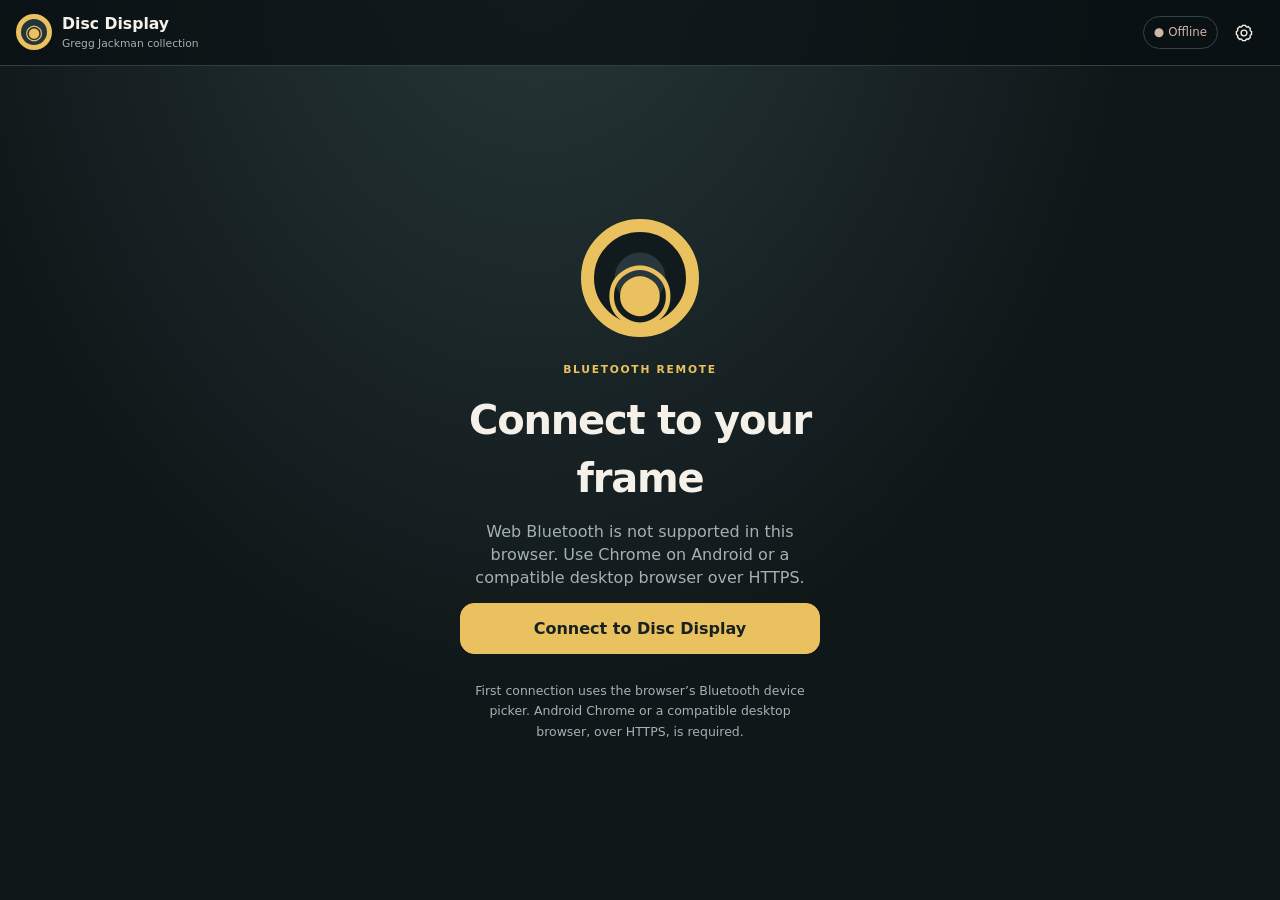
==== index.html @ 62ff9eba "Release v1.2: PPT-disc frame, five-column portrait, grouped track search, layered audio player" ====
<!doctype html>
<html lang="en"><head>
<meta charset="utf-8">
<meta name="viewport" content="width=device-width,initial-scale=1,viewport-fit=cover">
<meta name="theme-color" content="#101719">
<meta name="description" content="Control the Gregg Jackman Disc Display by Bluetooth.">
<link rel="manifest" href="./manifest.webmanifest">
<link rel="icon" href="./icon.svg" type="image/svg+xml">
<link rel="stylesheet" href="./styles.css">
<title>Disc Display · v1.2</title>
</head><body>
<div id="app">
<header class="topbar">
 <div class="brand"><span class="brand-mark" aria-hidden="true">◉</span><div><strong>Disc Display</strong><small>Gregg Jackman collection</small></div></div>
 <div class="top-actions"><button id="linkButton" class="link-chip" type="button" title="Connection">● <span id="linkLabel">Offline</span></button><button class="icon-button" id="settingsButton" type="button" aria-label="Settings" title="Settings"><svg viewBox="0 0 24 24" aria-hidden="true"><path d="M12 15.5a3.5 3.5 0 1 0 0-7 3.5 3.5 0 0 0 0 7ZM19.4 15a1.8 1.8 0 0 0 .36 2l-2.8 2.8a1.8 1.8 0 0 0-2-.35 1.8 1.8 0 0 0-1 1.65h-4a1.8 1.8 0 0 0-1-1.65 1.8 1.8 0 0 0-2 .35l-2.8-2.8a1.8 1.8 0 0 0 .35-2 1.8 1.8 0 0 0-1.65-1v-4a1.8 1.8 0 0 0 1.65-1 1.8 1.8 0 0 0-.35-2l2.8-2.8a1.8 1.8 0 0 0 2 .35 1.8 1.8 0 0 0 1-1.65h4a1.8 1.8 0 0 0 1 1.65 1.8 1.8 0 0 0 2-.35l2.8 2.8a1.8 1.8 0 0 0-.36 2 1.8 1.8 0 0 0 1.66 1v4a1.8 1.8 0 0 0-1.66 1Z"/></svg></button></div>
</header>
<section id="connectGate" class="connect-gate" aria-labelledby="connectHeading">
 <div class="gate-icon" aria-hidden="true">◉</div><div class="eyebrow">Bluetooth remote</div><h1 id="connectHeading">Connect to your frame</h1>
 <p id="gateMessage">Your collection is ready. Connect to control the physical display.</p>
 <button id="connectButton" class="button primary" type="button">Connect to Disc Display</button>
 <button id="retryButton" class="button text-button" type="button" hidden>Reconnect previously authorised frame</button>
 <p class="small-note">First connection uses the browser’s Bluetooth device picker. Android Chrome or a compatible desktop browser, over HTTPS, is required.</p>
</section>
<main id="mainContent" hidden>
 <div class="mode-status" id="modeStatus" aria-live="polite"><span id="modeCaption">E-ink display</span><span id="currentCaption">Ready</span></div>
 <section id="framePage" class="frame-page" aria-label="Interactive framed collection">
   <div id="frameStage" class="frame-stage" aria-label="Framed disc collection reconstructed from the original PowerPoint artwork">
     <div id="frameRows" class="frame-rows"></div>
     <div class="frame-plaque">GREGG JACKMAN: 50 MILLION WORLDWIDE SALES</div>
   </div>
   <div class="frame-foot"><div class="selection-label"><small>SELECTED</small><strong id="frameSelected">—</strong></div><div class="foot-buttons"><button id="toPlayer" class="tertiary" type="button" hidden>Now Playing</button></div></div>
 </section>
 <section id="portraitPage" class="portrait-page" aria-label="Selected disc and collection">
   <div class="selected-caption"><span>SELECTED ALBUM</span><button id="portraitBrowse" type="button" class="tertiary">View all</button></div>
   <div class="portrait-hero"><div id="portraitDisc" class="disc-image large"><span>◉</span></div><h1 id="portraitAlbum">Your collection</h1><p id="portraitArtist">Choose a disc below</p><p id="portraitMeta" class="portrait-meta">Tap any disc to activate it on the frame.</p></div>
   <div class="section-heading"><h2>Browse discs</h2><button type="button" id="portraitSearch" class="tertiary" aria-label="Search discs and tracks"><svg class="ui-icon" viewBox="0 0 24 24" aria-hidden="true"><circle cx="10.8" cy="10.8" r="6.8"/><path d="m16 16 5 5"/></svg> Search</button></div>
   <div id="portraitGrid" class="portrait-grid" aria-label="Five columns corresponding to the five rows of the physical frame"></div>
 </section>
 <button id="portraitPlayerButton" class="button primary portrait-now-button" type="button" hidden><svg class="ui-icon" viewBox="0 0 24 24" aria-hidden="true"><path d="M9 5 19 12 9 19Z"/></svg> Open Now Playing</button>
 <section id="playerPage" class="player-page" aria-label="Audio now playing" hidden>
  <div class="player-heading">
   <button id="playerBack" class="tertiary" type="button">← Frame</button>
   <span class="landscape-now-title">NOW PLAYING</span>
   <button id="playerGrabber" class="player-grabber" aria-label="Close Now Playing and return to the display" type="button"><span class="grabber-bar"></span><span class="player-overline">NOW PLAYING</span></button>
   <span class="heading-spacer" aria-hidden="true"></span>
  </div>
  <div class="player-content">
   <div class="player-hero">
    <div class="album-control-row">
      <div class="vertical-volume"><label for="volumeSlider">VOL</label><input id="volumeSlider" type="range" min="0" max="127" value="32" aria-label="Speaker volume" orient="vertical"><span id="volumeText">—</span></div>
      <button class="art-zone" id="artZone" type="button" aria-label="Show album artwork full screen"><div id="playerCover" class="disc-image cover"></div></button>
      <div id="stereoMeters" class="stereo-meters" role="img" aria-label="Illustrative stereo activity, not measured audio levels"><span class="meter-title">L&nbsp;R</span><div class="meter-columns"><div class="meter-track"><span class="meter-fill meter-left"></span></div><div class="meter-track"><span class="meter-fill meter-right"></span></div></div><span class="meter-foot">STEREO</span></div>
    </div>
    <div class="playing-details"><div class="eyebrow">FROM THE COLLECTION</div><h1 id="songTitle">No track selected</h1><p id="songArtist">—</p><p id="albumLabel" class="muted">—</p></div>
    <div class="seeker"><input id="seekBar" type="range" min="0" max="100" value="0" aria-label="Track position" title="Precise seeking requires firmware support"><div class="timeline"><span id="elapsedLabel">0:00</span><span id="durationLabel">—</span></div></div>
    <div class="transport">
      <button id="muteButton" class="transport-small mute-button" type="button" aria-label="Mute audio"><svg class="ui-icon speaker-on" viewBox="0 0 24 24" aria-hidden="true"><path d="M4 9v6h4l5 4V5L8 9H4Z"/><path d="M17 8a6 6 0 0 1 0 8M19 5a10 10 0 0 1 0 14"/></svg><svg class="ui-icon speaker-off" viewBox="0 0 24 24" aria-hidden="true"><path d="M4 9v6h4l5 4V5L8 9H4Z"/><path d="m17 9 5 6m0-6-5 6"/></svg></button>
      <button type="button" id="previousTrack" class="transport-small" aria-label="Previous track" title="Previous track · hold-to-rewind needs firmware support"><svg class="ui-icon" viewBox="0 0 24 24" aria-hidden="true"><path d="M5 5v14M19 5 7 12l12 7Z"/></svg></button>
      <button type="button" id="playPause" class="play-primary" aria-label="Play"><svg class="ui-icon transport-play" viewBox="0 0 24 24" aria-hidden="true"><path d="M9 5 19 12 9 19Z"/></svg><svg class="ui-icon transport-pause" viewBox="0 0 24 24" aria-hidden="true"><path d="M8 5v14M16 5v14"/></svg></button>
      <button type="button" id="nextTrack" class="transport-small" aria-label="Next track" title="Next track · hold-to-fast-forward needs firmware support"><svg class="ui-icon" viewBox="0 0 24 24" aria-hidden="true"><path d="M19 5v14M5 5l12 7-12 7Z"/></svg></button>
      <button id="playerLoop" class="loop-button transport-small" title="Carousel on / play once" aria-pressed="false" aria-label="Play once" type="button"><svg class="ui-icon" viewBox="0 0 24 24" aria-hidden="true"><path d="M17 2 21 6 17 10M3 11V9a3 3 0 0 1 3-3h15M7 22 3 18l4-4M21 13v2a3 3 0 0 1-3 3H3"/></svg><span class="once-mark">1</span></button>
    </div>
   </div>
   <div class="tracks-panel"><div class="section-heading"><h2>Tracks</h2><span id="trackCount" class="muted">—</span></div><div id="trackList" class="track-list"><p class="muted">Connect to load track information.</p></div></div>
  </div>
 </section>
 <div id="toast" class="toast" role="status" aria-live="polite"></div>
</main>
<dialog id="libraryDialog" class="sheet search-sheet"><div class="sheet-head"><div><div class="eyebrow">Collection</div><h2>Find music</h2></div><button class="icon-button close-dialog" data-close="libraryDialog" aria-label="Close">×</button></div><div class="search-input-wrap"><input id="librarySearch" type="search" placeholder="Artist, album or track" aria-label="Search albums or tracks"></div><div id="libraryList" class="sheet-list"></div></dialog>
<dialog id="liveDialog" class="sheet"><div class="sheet-head"><div><div class="eyebrow">E-ink display</div><h2>Live albums & special artwork</h2></div><button class="icon-button close-dialog" data-close="liveDialog" aria-label="Close">×</button></div><p class="muted">Select an album without a physical disc.</p><div id="liveList" class="sheet-list"></div></dialog>
<dialog id="settingsDialog" class="sheet settings-sheet"><div class="sheet-head"><div><div class="eyebrow">Disc Display</div><h2>Settings</h2></div><button class="icon-button close-dialog" data-close="settingsDialog" aria-label="Close">×</button></div>
 <div class="settings-group"><label class="setting-label">Operating mode</label><div class="segmented"><button type="button" data-mode="1">E-ink</button><button type="button" data-mode="2">LED</button><button type="button" data-mode="3">Audio</button></div><p class="hint">BLE selections override the physical switch until it is moved again.</p></div>
 <div class="settings-group"><div class="setting-row"><div><strong>Carousel</strong><small>Automatically advance through albums</small></div><button type="button" id="settingsCarousel" class="loop-button" aria-pressed="false" aria-label="Play once" title="Carousel on / play once"><svg class="ui-icon" viewBox="0 0 24 24" aria-hidden="true"><path d="M17 2 21 6 17 10M3 11V9a3 3 0 0 1 3-3h15M7 22 3 18l4-4M21 13v2a3 3 0 0 1-3 3H3"/></svg><span class="once-mark">1</span></button></div><div class="setting-row interval-row"><span>Carousel interval</span><div><button type="button" id="slower" class="tertiary" title="Slower carousel">− Slower</button><button type="button" id="faster" class="tertiary" title="Faster carousel">+ Faster</button></div></div><p class="hint">The ESP32 adjusts a set of predefined intervals. The precise interval is not currently reported over BLE.</p></div>
 <div class="settings-group"><label class="setting-label" for="settingsVolume">Speaker volume <span id="settingsVolumeValue">—</span></label><input id="settingsVolume" type="range" min="0" max="127" value="32"></div>
 <div class="settings-group"><div class="setting-row"><div><strong>Low-power mode</strong><small>Currently controlled on the frame</small></div><span id="quietState" class="pill">—</span></div><p class="hint">In BLE-quiet mode the remote cannot wake the display. This app intentionally does not offer a remote sleep command until a reliable wake mechanism is in place.</p></div>
 <div class="settings-group"><div class="setting-row"><div><strong>Remote connection</strong><small id="deviceName">Not connected</small></div><button id="settingsDisconnect" type="button" class="tertiary">Disconnect</button></div></div>
 <p class="hint">Production app · Diagnostics and bench-test commands are deliberately excluded.</p>
</dialog>
<dialog id="artDialog" class="art-dialog"><div class="art-dialog-head"><strong id="artDialogTitle">Album artwork</strong><button class="icon-button close-dialog" data-close="artDialog" aria-label="Close full-screen artwork">×</button></div><div id="fullscreenCover" class="fullscreen-cover" role="img" aria-label="Full album artwork"></div></dialog>
</div>
<script src="./app.js" defer></script>
</body></html>
---- styles.css ----
:root{color-scheme:dark;--bg:#101719;--surface:#1c292c;--surface2:#24343a;--line:#34454a;--text:#f5f1e8;--muted:#a4b1b4;--gold:#eac15f;--gold2:#f3d48b;font-family:Inter,system-ui,-apple-system,"Segoe UI",sans-serif;background:var(--bg);color:var(--text);font-synthesis:none}*{box-sizing:border-box}html,body{margin:0;min-height:100%;overscroll-behavior:none}body{background:radial-gradient(ellipse at 42% -15%,#293a3c 0%,#101719 57%);line-height:1.45}button,input{font:inherit}button{color:inherit;cursor:pointer}button:focus-visible,input:focus-visible{outline:3px solid var(--gold);outline-offset:3px}button:disabled{opacity:.48;cursor:default}button:active:not(:disabled){transform:scale(.985)}[hidden]{display:none!important}.muted,.small-note,.hint{color:var(--muted)}.eyebrow{font-size:.67rem;letter-spacing:.16em;text-transform:uppercase;color:var(--gold);font-weight:750}.topbar{height:66px;display:flex;align-items:center;justify-content:space-between;gap:12px;padding:8px max(16px,env(safe-area-inset-left));border-bottom:1px solid #304042;background:rgba(9,16,18,.72);backdrop-filter:blur(18px);position:relative;z-index:5}.brand,.top-actions{display:flex;align-items:center;gap:10px}.brand-mark{width:36px;height:36px;display:grid;place-items:center;border:5px solid var(--gold);border-radius:50%;font-size:1.3rem;line-height:1;color:var(--gold);background:#25343b}.brand strong{display:block;font-size:.98rem}.brand small{display:block;font-size:.67rem;color:var(--muted)}.top-actions{gap:6px}.link-chip{display:flex;align-items:center;gap:4px;background:transparent;border:1px solid var(--line);color:#d1b6aa;border-radius:99px;font-size:.74rem;padding:7px 10px;white-space:nowrap}.link-chip.online{color:#a8e2bb;border-color:#3e7358}.icon-button{border:0;border-radius:50%;width:40px;height:40px;display:grid;place-items:center;background:transparent;color:var(--text);font-size:1.8rem}.icon-button svg{width:20px;height:20px;stroke:currentColor;fill:none;stroke-width:1.6;stroke-linejoin:round}.button{border-radius:14px;padding:13px 20px;border:1px solid #557078;background:#27383d;min-height:48px;font-weight:650}.button.primary{background:var(--gold);border-color:var(--gold);color:#17211f}.button.text-button{border:0;background:transparent;color:var(--gold)}.tertiary{border:1px solid var(--line);background:#203034;border-radius:11px;padding:10px 12px;font-size:.85rem;min-height:42px}.connect-gate{min-height:calc(100dvh - 70px);display:flex;flex-direction:column;align-items:center;justify-content:center;text-align:center;padding:26px;gap:13px;max-width:520px;margin:auto}.gate-icon{font-size:5rem;color:var(--gold);width:118px;height:118px;display:grid;place-items:center;background:radial-gradient(circle,#27373b 38%,#111a1d 40%);border:13px solid var(--gold);border-radius:50%;margin-bottom:12px}.connect-gate h1{margin:0;font-size:clamp(1.7rem,5vw,2.5rem);letter-spacing:-.03em}.connect-gate p{margin:0;color:var(--muted);max-width:340px}.connect-gate .button{width:min(100%,360px)}.connect-gate .small-note{font-size:.78rem;line-height:1.65;margin-top:14px}.mode-status{display:flex;justify-content:space-between;align-items:center;gap:12px;min-height:42px;padding:6px 18px;font-size:.75rem;color:var(--muted);max-width:1550px;margin:auto}.mode-status span:first-child{text-transform:uppercase;letter-spacing:.09em;color:var(--gold)}.frame-page{max-width:min(1540px,100%);margin:0 auto;padding:0 12px 35px}.frame-wrap{position:relative;width:100%;aspect-ratio:1470/1024;border-radius:8px;overflow:hidden;box-shadow:0 12px 40px #0008;background:#443024}.frame-wrap>img{width:100%;height:100%;display:block;object-fit:fill;user-select:none}.hotspots{position:absolute;inset:0}.disc-hotspot,.eink-hotspot{position:absolute;transform:translate(-50%,-50%);border:2px solid transparent;background:transparent;aspect-ratio:1;border-radius:50%;width:9.05%;padding:0;box-shadow:none}.disc-hotspot:hover{border-color:#ffdf8caa}.disc-hotspot.active{border-color:var(--gold);box-shadow:0 0 0 2px #151c1cd9,0 0 18px 4px #ffce62b0}.eink-hotspot{border-radius:6px;border-width:2px;width:9.1%;aspect-ratio:.76}.eink-hotspot:focus-visible,.eink-hotspot:hover{border-color:var(--gold)}.frame-foot{display:flex;align-items:center;justify-content:space-between;gap:16px;padding:12px 4px 0}.selection-label small{display:block;font-size:.6rem;color:var(--muted);letter-spacing:.14em}.selection-label strong{font-size:.92rem;display:block;max-width:500px;white-space:nowrap;overflow:hidden;text-overflow:ellipsis}.foot-buttons{display:flex;gap:7px;flex-wrap:wrap;justify-content:flex-end}.mini-player{margin-top:12px;border:1px solid var(--line);border-radius:14px;background:#213237;display:flex;align-items:center;gap:12px;padding:9px}.mini-main{display:grid;place-items:center;flex:0 0 42px;width:42px;height:42px;border:0;border-radius:50%;background:var(--gold);color:#17211f;font-weight:800}.mini-details{flex:1;min-width:0}.mini-details strong,.mini-details small{display:block;white-space:nowrap;overflow:hidden;text-overflow:ellipsis}.mini-details small{font-size:.7rem;color:var(--muted)}.frame-fallback{position:absolute;inset:0;background:#cad0cb;display:grid;grid-template-rows:repeat(5,1fr);padding:5% 4%;gap:2%}.fallback-row{display:flex;justify-content:space-between;align-items:center}.fallback-disc{width:8.4%;aspect-ratio:1;border-radius:50%;border:5px solid #f6f6f0;background:#25343a;color:#ddd;display:grid;place-items:center;font-size:.56rem}.fallback-disc.gold{border-color:#f2b91e}.fallback-disc.black{border-color:#121518}.portrait-page{display:none;max-width:650px;margin:auto;padding:10px 18px 45px}.selected-caption,.section-heading{display:flex;justify-content:space-between;align-items:center;gap:10px}.selected-caption span{font-size:.69rem;letter-spacing:.14em;color:var(--gold)}.portrait-hero{text-align:center;display:flex;flex-direction:column;align-items:center;gap:5px;padding:14px 0 20px}.disc-image{background-color:#203137;border-radius:50%;display:grid;place-items:center;background-repeat:no-repeat;box-shadow:0 6px 18px #0007;overflow:hidden;color:var(--gold);border:4px solid #b99c54;flex-shrink:0}.disc-image.large{width:min(68vw,310px);height:min(68vw,310px)}.disc-image span{font-size:clamp(2rem,9vw,4rem);opacity:.3}.portrait-hero h1{font-size:clamp(1.3rem,5vw,1.9rem);margin:15px 0 0;line-height:1.23}.portrait-hero p{margin:0}.portrait-meta{font-size:.8rem;color:var(--muted)}.quick-actions{display:flex;gap:7px;justify-content:space-between}.quick-actions button{flex:1;font-size:.77rem;padding:9px 5px}.portrait-page .section-heading{margin-top:26px}.section-heading h2{font-size:1.08rem;margin:0}.portrait-grid{display:grid;grid-template-columns:repeat(5,minmax(0,1fr));gap:13px 8px;padding:18px 0 28px}.portrait-grid button{background:transparent;border:0;min-width:0;padding:0;display:flex;flex-direction:column;align-items:center;gap:5px}.portrait-grid .disc-image{width:100%;aspect-ratio:1;border-width:3px}.portrait-grid .disc-image span{font-size:1.2rem}.portrait-grid .disc-image.selected{outline:3px solid var(--gold);outline-offset:2px}.portrait-grid .disc-label{font-size:.65rem;color:var(--muted)}.portrait-page>.button{width:100%}.player-page{max-width:1120px;margin:auto;padding:10px 16px 45px}.player-heading{display:flex;align-items:center;justify-content:space-between;gap:14px;font-size:.65rem;font-weight:750;letter-spacing:.14em;color:var(--muted);margin:0 0 16px}.player-heading .tertiary{letter-spacing:normal}.loop-button{border-radius:50%;background:#243439;border:1px solid var(--line);color:var(--muted);height:42px;width:42px;font-size:1.8rem}.loop-button.on{color:var(--gold);border-color:var(--gold)}.player-content{display:grid;grid-template-columns:minmax(0,1.1fr) minmax(280px,.85fr);gap:28px}.player-hero{max-width:530px;justify-self:center;width:100%}.art-zone{position:relative;touch-action:pan-x;user-select:none;aspect-ratio:1;width:min(100%,450px);margin:auto}.cover{width:100%;height:100%;border-radius:12px;border:0;box-shadow:0 12px 40px #000b}.cover img{width:100%;height:100%;object-fit:cover}.cover span{font-size:5rem}.gesture-volume{position:absolute;bottom:15px;left:50%;transform:translateX(-50%);background:#101719de;border:1px solid #fff4;color:#fff;padding:9px 15px;border-radius:99px;white-space:nowrap}.playing-details{padding:18px 3px 12px}.playing-details h1{font-size:clamp(1.3rem,4vw,1.65rem);margin:5px 0 0}.playing-details p{margin:0;color:var(--muted)}.playing-details #albumLabel{font-size:.75rem;margin-top:6px}.seeker{margin-top:5px}.seeker input{width:100%;accent-color:var(--gold);cursor:default}.timeline{display:flex;justify-content:space-between;color:var(--muted);font-variant-numeric:tabular-nums;font-size:.7rem}.transport{display:flex;justify-content:center;align-items:center;gap:clamp(22px,6vw,55px);margin:13px 0}.transport button{border:0;background:transparent;font-size:1.9rem;min-width:48px;min-height:48px}.transport .play-primary{border-radius:50%;background:var(--gold);color:#101719;font-size:2rem;width:72px;height:72px;box-shadow:0 6px 22px #0008}.player-utility{display:flex;align-items:center;gap:10px}.player-utility input{flex:1;min-width:0;accent-color:var(--gold)}.player-utility span{font-size:.8rem;color:var(--muted);min-width:33px;text-align:right}.tracks-panel{background:#1a272ba6;border:1px solid var(--line);border-radius:18px;padding:20px;align-self:start;max-height:70dvh;overflow:auto}.track-list{margin-top:13px;display:flex;flex-direction:column;gap:2px}.track-row{width:100%;display:flex;gap:10px;align-items:center;text-align:left;background:transparent;border:0;border-radius:8px;padding:11px 7px;min-height:49px}.track-row:hover{background:#2d4046}.track-row.active{color:var(--gold);background:#30413e}.track-index{min-width:25px;color:var(--muted);font-size:.74rem}.track-row.active .track-index{color:var(--gold)}.track-row span:last-child{font-size:.83rem;white-space:nowrap;overflow:hidden;text-overflow:ellipsis}.toast{position:fixed;z-index:20;bottom:max(20px,env(safe-area-inset-bottom));left:50%;transform:translate(-50%,10px);background:#293c41;border:1px solid #5c777a;border-radius:12px;box-shadow:0 15px 40px #0009;padding:11px 17px;max-width:min(92%,560px);width:max-content;font-size:.8rem;opacity:0;pointer-events:none;transition:opacity .22s,transform .22s}.toast.visible{opacity:1;transform:translate(-50%,0)}dialog.sheet{position:fixed;inset:auto 0 0;top:auto;max-height:92dvh;overflow-y:auto;overscroll-behavior:contain;margin:auto 0 0;width:100%;max-width:660px;padding:20px 20px max(25px,env(safe-area-inset-bottom));background:#18272b;color:var(--text);border:1px solid #526a70;border-bottom:0;border-radius:22px 22px 0 0;box-shadow:0 -15px 70px #000a}dialog::backdrop{background:rgba(0,0,0,.72);backdrop-filter:blur(4px)}.sheet-head{display:flex;align-items:flex-start;justify-content:space-between;gap:20px;margin-bottom:15px}.sheet h2{margin:3px 0;font-size:1.45rem}.sheet input[type=search]{width:100%;background:#293a3f;border:1px solid #5c747a;border-radius:12px;color:var(--text);padding:13px;font-size:1rem;min-height:49px}.sheet-list{margin-top:15px}.sheet-item{display:flex;align-items:center;gap:13px;width:100%;min-height:68px;border:0;border-bottom:1px solid var(--line);background:transparent;text-align:left;padding:9px 2px}.sheet-item .disc-image{width:48px;height:48px;border-width:3px}.sheet-item-text{flex:1;min-width:0}.sheet-item-text strong{font-size:.88rem;display:block;overflow:hidden;white-space:nowrap;text-overflow:ellipsis}.sheet-item-text small{color:var(--muted);font-size:.75rem;display:block}.sheet-item .chevron{font-size:1.4rem;color:var(--gold)}.setting-label{display:block;color:var(--text);font-size:.88rem;font-weight:700;margin-bottom:11px}.settings-group{border-bottom:1px solid var(--line);padding:15px 0}.settings-group:last-child{border-bottom:0}.segmented{display:grid;grid-template-columns:repeat(3,1fr);gap:5px;background:#0e1a1e;border:1px solid var(--line);border-radius:13px;padding:4px}.segmented button{background:transparent;border:0;border-radius:10px;min-height:44px;font-size:.85rem}.segmented button.selected{background:var(--gold);color:#101719;font-weight:800}.hint{font-size:.72rem;line-height:1.55;margin:9px 0 0}.setting-row{display:flex;align-items:center;justify-content:space-between;gap:14px}.setting-row strong{font-size:.92rem}.setting-row small{display:block;color:var(--muted);font-size:.72rem;margin-top:3px}.switch{border:1px solid #6b8185;border-radius:99px;background:#3a5156;width:51px;height:29px;padding:3px;flex:0 0 51px;display:flex;align-items:center}.switch span{height:21px;width:21px;border-radius:50%;background:#cad4d4;transition:transform .2s}.switch.on{background:var(--gold)}.switch.on span{background:#142022;transform:translateX(21px)}.interval-row{margin-top:17px;font-size:.85rem}.interval-row>div{display:flex;gap:7px}#settingsVolume{width:100%;accent-color:var(--gold)}.pill{font-size:.7rem;border:1px solid var(--line);padding:6px 9px;border-radius:99px;color:var(--muted)}@media(max-width:700px) and (orientation:portrait){.frame-page{display:none}.portrait-page{display:block}.player-page{padding:6px 19px 35px}.player-content{display:block}.player-heading{margin-bottom:12px}.art-zone{width:min(79vw,420px)}.playing-details{padding:17px 2px 5px}.tracks-panel{margin-top:30px;border:0;border-top:1px solid var(--line);border-radius:0;background:none;padding:18px 0;max-height:none}.mode-status{padding:10px 18px}.portrait-grid{grid-template-columns:repeat(5,minmax(0,1fr))}}@media(min-width:701px) and (orientation:portrait){.portrait-page{display:block}.frame-page{display:none}}@media(max-height:510px) and (orientation:landscape){.topbar{height:48px;padding-top:2px;padding-bottom:2px}.brand-mark{width:30px;height:30px;border-width:4px}.brand small{display:none}.mode-status{min-height:26px;padding-top:0;padding-bottom:0}.frame-page{max-width:min(940px,calc((100dvh - 108px) * 1.435));padding-bottom:4px}.frame-foot{padding-top:4px}.frame-foot .tertiary{min-height:32px;padding:4px 8px}.mini-player{position:fixed;bottom:7px;right:8px;width:min(320px,60vw);z-index:4;opacity:.93}.player-page{padding-top:0}.player-content{grid-template-columns:200px 1fr;gap:15px}.art-zone{width:min(45vh,200px)}.playing-details{padding-top:4px}.transport{margin:2px 0}.transport .play-primary{width:46px;height:46px}.tracks-panel{max-height:62dvh;padding:10px}}@media(min-width:960px){.frame-page{padding-left:24px;padding-right:24px}.frame-wrap{margin:auto;max-width:1320px}.mode-status{padding-left:26px;padding-right:26px}.sheet{max-width:650px}}@media(prefers-reduced-motion:reduce){*{transition:none!important;scroll-behavior:auto!important}}
/* In connected landscape the frame itself is the UI; only settings stays visible. */
.frame-fallback{pointer-events:none}
@media (orientation:landscape){
 body.connected .topbar{position:fixed;top:8px;right:8px;left:auto;width:auto;height:auto;padding:0;background:transparent;border:0;backdrop-filter:none;z-index:12}
 body.connected .topbar .brand,body.connected .topbar .link-chip{display:none}
 body.connected .topbar .icon-button{background:#0b1718c9;border:1px solid #ffffff4d;border-radius:50%;width:42px;height:42px}
 body.connected .mode-status{display:none}
 body.connected .frame-page{max-width:none;padding:5px 5px 0}
 body.connected .frame-wrap{width:min(100%,calc((100dvh - 12px) * 1.435547));height:auto;margin:auto}
 body.connected .frame-page:not(.audio-visible) .frame-foot{display:none}
 body.connected .audio-visible .frame-foot{position:fixed;z-index:7;left:9px;bottom:9px;padding:5px 7px;background:#102023dc;border:1px solid #607473;border-radius:12px}
 body.connected .audio-visible #openLibrary,body.connected .audio-visible #openLive{display:none}
 body.connected .frame-page .mini-player{position:fixed;right:9px;bottom:8px;width:min(310px,55vw);z-index:8}
 body.connected .player-page{padding-top:5px}
}
@media (max-height:500px) and (orientation:landscape){
 body.connected .frame-page{max-width:none;padding:2px}
 body.connected .frame-wrap{width:min(100%,calc((100dvh - 5px) * 1.435547))}
 body.connected .player-heading{margin-bottom:5px}
 body.connected .player-heading .tertiary{min-height:30px;padding:3px 9px}
 body.connected .player-content{grid-template-columns:minmax(0,1.2fr) minmax(0,.8fr)}
}

/* v1.1 artwork from Track Listing.docx & Discs 2x4.pptx */
.disc-image {background-color:transparent;background-repeat:no-repeat;background-size:800% 800%;box-shadow:0 6px 18px #0006}
.disc-image.special-cover {border-radius:12px;border-color:#b69b5c}
.disc-image.cover {border-radius:12px;border:0}
.track-group {padding:12px 7px 4px;color:var(--gold);font-size:.76rem;font-weight:750;letter-spacing:.035em;border-bottom:1px solid var(--line)}
.volume-step {min-width:34px;height:38px;border:1px solid var(--line);background:#26363a;border-radius:9px;font-size:1.2rem;padding:0}
.player-utility {gap:6px}
.player-utility .tertiary {padding-left:8px;padding-right:8px}
@media(max-width:390px){.player-utility{gap:4px}.volume-step{min-width:30px}}

/* v1.2: layout rebuilt from editable PowerPoint objects, not the PDF mockup */
.ui-icon{width:22px;height:22px;stroke:currentColor;stroke-width:1.8;stroke-linecap:round;stroke-linejoin:round;fill:none;pointer-events:none}
#portraitSearch{display:flex;gap:5px;align-items:center}
.disc-image{border:0!important;box-shadow:none;background-repeat:no-repeat;background-color:transparent;background-size:800% 800%}
.disc-image>span{display:none}
.frame-page{margin:0;padding:0}
.frame-stage{position:relative;width:100%;height:calc(100dvh - 42px);overflow:hidden;background:#604741 url('./assets/wood.webp') center/230px 230px;border:clamp(3px,.7vmin,7px) solid #523d34;box-shadow:inset 0 0 3px 1px #110e0d,0 2px 20px #0008}
.frame-rows{position:absolute;inset:1.2% .65% 5.2%;background:#d7dad8;display:flex;flex-direction:column;box-shadow:inset 0 0 3px #a4aba8;border:1px solid #999c9a}
.frame-row{width:100%;display:flex;align-items:center;justify-content:space-between;padding:0 .5%;gap:0}
.frame-disc-button,.portrait-disc-button{position:relative;box-sizing:border-box;background:transparent;border:0;padding:0;flex-shrink:0;align-self:center;cursor:pointer;overflow:visible;border-radius:50%;-webkit-tap-highlight-color:transparent}
.frame-disc-button .disc-main,.portrait-disc-button .disc-main,
.frame-disc-button .platinum-blank,.portrait-disc-button .platinum-blank,
.frame-disc-button .grammy-art,.portrait-disc-button .grammy-art{position:absolute;top:0;width:var(--disc-size);height:var(--disc-size);pointer-events:none}
.frame-disc-button .disc-main,.portrait-disc-button .disc-main{z-index:2;aspect-ratio:1;background-color:transparent;border-radius:50%;background-size:800% 800%}
.frame-disc-button .platinum-blank,.portrait-disc-button .platinum-blank{z-index:1;display:block;background-image:url('./assets/blank-platinum.webp');background-size:100% 100%;border-radius:50%;filter:drop-shadow(0 1px 1px #0006)}
.frame-disc-button.selected .disc-main,.portrait-disc-button.selected .disc-main{outline:2px solid #adffce;outline-offset:0;filter:drop-shadow(0 0 3px #104b29);border-radius:50%;box-shadow:none}
.frame-disc-button:focus-visible .disc-main,.portrait-disc-button:focus-visible .disc-main{outline:3px solid #5b8eff;outline-offset:1px}
.grammy-art{background:#f3f3ec url('./assets/grammy.webp') center/contain no-repeat;border:2px solid #141a18;border-radius:2px;box-shadow:0 2px 3px #0005;z-index:2}
.frame-disc-button .grammy-art{height:calc(var(--disc-size) * 1.12);top:calc(var(--disc-size) * -0.06)}
.frame-plaque{position:absolute;bottom:.55%;left:50%;transform:translateX(-50%);width:min(53%,680px);height:3.7%;display:flex;align-items:center;justify-content:center;background:linear-gradient(100deg,#dca933,#f6d985,#bd851c);border-radius:3px;box-shadow:0 1px 3px #0007;font-weight:800;font-size:clamp(7px,1.15vmin,16px);letter-spacing:.015em;color:#1b1c1a;white-space:nowrap}
.frame-foot{justify-content:flex-end;padding:5px 12px}
.frame-foot .selection-label{display:none}
.frame-foot #toPlayer{background:#1c2d30d9;border:1px solid #a4a991;color:#fff}
@media(orientation:landscape){
 body.connected .frame-page{width:100%;height:100dvh;padding:0!important;max-width:none!important}
 body.connected .frame-stage{width:100vw;height:100dvh}
 body.connected .frame-rows{inset:1.0% .55% 5.3%}
 body.connected .frame-foot{position:fixed;left:auto;right:12px;bottom:9px;z-index:12;margin:0;padding:0;background:none;border:0}
 body.connected .frame-foot[hidden]{display:none}
 body.connected .frame-foot .foot-buttons{justify-content:flex-end}
 body.connected .frame-foot #toPlayer{min-height:34px;padding:6px 10px}
 body.connected .topbar .icon-button{box-shadow:0 2px 9px #0008}
}
@media(orientation:portrait){
 .portrait-page{display:block!important;max-width:700px;padding:10px 6px calc(90px + env(safe-area-inset-bottom));margin:0 auto}
 .portrait-hero{padding:10px 8px 13px}
 .portrait-hero .disc-image.large{width:min(47vw,230px);height:min(47vw,230px)}
 .portrait-hero h1{font-size:1.4rem;margin:12px 0 0}
 .portrait-page .section-heading{margin:4px 7px 0}
 .portrait-grid{display:grid!important;grid-template-columns:repeat(5,minmax(0,1fr));column-gap:3px;row-gap:0;padding:4px 1px!important;min-width:0;position:relative}
 .portrait-column{position:relative;width:100%;min-width:0;height:100%}
 .portrait-disc-button{position:absolute;left:0;width:var(--portrait-disc-size);padding:0;margin:0;min-height:0;transform:none;display:block}
 .portrait-disc-button .disc-main{width:var(--disc-size);height:var(--disc-size)}
 .portrait-disc-button .grammy-art{height:calc(var(--disc-size) * 1.05)}
 .portrait-now-button{position:fixed!important;left:0!important;right:0!important;bottom:0!important;z-index:15!important;width:100%!important;border:0;border-top:1px solid #fff6;border-radius:15px 15px 0 0;padding:14px 20px calc(14px + env(safe-area-inset-bottom));box-shadow:0 -5px 25px #0009;display:flex;align-items:center;justify-content:center;gap:10px}
 .portrait-now-button svg{fill:currentColor;stroke:none}
 body.player-open{overflow:hidden}
 body.player-open .portrait-now-button{display:none!important}
 .player-page:not([hidden]){position:fixed!important;inset:0;display:block;z-index:20;overflow-y:auto;overscroll-behavior:contain;background:linear-gradient(160deg,#263634,#0f1718 68%);padding:0 18px 34px;max-width:none;width:100%;height:100dvh}
 .player-content{display:block!important;max-width:580px;margin:auto}
 .player-hero{width:100%;max-width:none}
 .player-heading{position:sticky;top:0;z-index:8;display:flex;align-items:flex-start;justify-content:center;height:58px;margin:0;padding-top:6px;background:#1b2929eb;backdrop-filter:blur(12px)}
 .player-grabber{display:flex!important}
 .player-heading .heading-spacer{display:none}
 .tracks-panel{max-height:none!important;height:auto!important;overflow:visible;border:0;border-top:1px solid var(--line);border-radius:0;padding:13px 0 20px;margin-top:22px;background:none}
 .art-zone{width:100%;height:auto;margin:0}
 .album-control-row{margin-top:8px}
}
.player-grabber{border:0;background:transparent;display:flex;flex-direction:column;align-items:center;gap:7px;color:var(--muted);padding:2px 30px 12px;touch-action:none;cursor:grab}
.grabber-bar{width:48px;height:5px;border-radius:9px;background:#b1c1bd}
.player-overline{font-size:.64rem;letter-spacing:.13em;font-weight:800}
.player-heading .heading-spacer{display:block;width:75px}
.player-heading #playerBack{letter-spacing:normal}
.player-heading{align-items:center;justify-content:space-between}
.album-control-row{display:grid;grid-template-columns:42px minmax(0,1fr) 42px;align-items:stretch;gap:8px;max-width:520px;margin:auto}
.album-control-row .art-zone{display:block;width:100%;height:auto;aspect-ratio:1;max-width:none;cursor:zoom-in;touch-action:manipulation;padding:0;border:0;border-radius:10px;background:none;position:relative}
.album-control-row .cover{width:100%;height:100%;aspect-ratio:1;border-radius:10px!important;box-shadow:0 7px 24px #0008;background-size:800% 800%}
.album-control-row .cover>span{display:none}
.vertical-volume{display:flex;flex-direction:column;align-items:center;gap:6px;min-width:0;padding:5px 0}
.vertical-volume label,.stereo-meters .meter-title,.stereo-meters .meter-foot{font-size:.6rem;letter-spacing:.075em;color:#aabbb7}
#volumeSlider{writing-mode:vertical-lr;direction:rtl;width:26px!important;height:100%!important;min-height:100px;max-height:100%;flex:1;margin:0 auto;accent-color:var(--gold);touch-action:none}
.vertical-volume #volumeText{font-size:.62rem;min-width:0;text-align:center}
.stereo-meters{display:flex;flex-direction:column;align-items:center;gap:6px;padding:5px 0}
.meter-columns{display:flex;flex:1;gap:5px;min-height:0;width:27px;align-items:stretch}
.meter-track{width:11px;background:repeating-linear-gradient(to top,#233532 0 10%,#12221f 10% 13%);border:1px solid #5b736a;border-radius:2px;position:relative;overflow:hidden;display:flex;align-items:flex-end}
.meter-fill{display:block;width:100%;height:4%;background:linear-gradient(to top,#40ba82 0%,#69cf80 62%,#ead454 82%,#d75b4c 100%);opacity:.25;transition:height .14s linear}
.stereo-meters.is-playing .meter-fill{opacity:.88;animation:meter-move-l .87s infinite alternate ease-in-out}
.stereo-meters.is-playing .meter-right{animation:meter-move-r .68s infinite alternate ease-in-out}
@keyframes meter-move-l{0%{height:24%}40%{height:64%}70%{height:45%}100%{height:80%}}
@keyframes meter-move-r{0%{height:55%}35%{height:20%}80%{height:76%}100%{height:43%}}
.playing-details{padding:17px 0 10px}
.transport{display:flex;align-items:center;justify-content:space-between;gap:5px;width:100%;margin:13px 0 18px}
.transport button{border:0;background:transparent;width:48px;min-width:0;min-height:48px;padding:5px;display:grid;place-items:center;flex:0 1 48px}
.transport button .ui-icon{width:25px;height:25px}
.transport button.play-primary{width:66px;height:66px;min-height:66px;flex:0 0 66px;background:var(--gold);color:#15201d;border-radius:50%;padding:16px;box-shadow:0 5px 17px #0008}
.transport .play-primary .ui-icon{width:29px;height:29px}
.transport-play path{stroke:none;fill:currentColor}
.transport-pause{display:none}
.play-primary.is-playing .transport-play{display:none}
.play-primary.is-playing .transport-pause{display:block}
.play-primary.is-playing .transport-pause path{stroke-width:3.8;stroke-linecap:square}
.mute-button .speaker-off{display:none}
.mute-button.is-muted .speaker-on{display:none}
.mute-button.is-muted .speaker-off{display:block}
.loop-button{position:relative;display:grid;place-items:center;background:transparent;border:1px solid var(--line);border-radius:50%;color:var(--muted);min-width:44px;min-height:44px}
.loop-button .once-mark{position:absolute;right:4px;bottom:3px;font-size:.7rem;font-weight:850;background:#152423;border-radius:50%;height:14px;min-width:13px;line-height:14px;color:var(--gold)}
.loop-button.on{color:var(--gold);border-color:var(--gold)}
.loop-button.on .once-mark{display:none}
.transport .loop-button{border:1px solid transparent}
.transport .loop-button.on{border-color:var(--gold)}
.player-utility,.mini-player,.quick-actions{display:none!important}
@media(orientation:landscape){
 .player-page{padding:6px 12px 8px;max-width:none}
 .player-heading{height:42px;margin:0 0 5px}
 .player-grabber{display:none}
 .player-content{display:grid;grid-template-columns:minmax(0,.9fr) minmax(0,1.1fr);height:calc(100dvh - 66px);gap:14px;align-items:stretch}
 .player-hero{height:100%;max-width:none;overflow-y:auto;padding:0 5px 5px;overscroll-behavior:contain}
 .album-control-row{max-width:min(100%, 360px);grid-template-columns:35px minmax(0,1fr) 35px;gap:6px}
 .album-control-row .art-zone{max-width:min(39vh,330px);margin:auto}
 .vertical-volume,.stereo-meters{max-height:min(39vh,330px)}
 .tracks-panel{height:100%;max-height:none!important;min-height:0;overflow-y:auto;padding:12px 14px;align-self:stretch}
 .playing-details{padding:8px 0 4px}
 .playing-details h1{font-size:1.1rem}
 .transport{margin:4px 0}
 .transport button.play-primary{width:51px;height:51px;min-height:51px;flex-basis:51px;padding:11px}
 .transport .play-primary .ui-icon{width:23px;height:23px}
}
dialog.sheet{overscroll-behavior:contain}
dialog.sheet .sheet-head{position:sticky;top:-20px;z-index:8;background:#18272b;padding:8px 1px 13px;margin-top:-8px;border-bottom:1px solid var(--line);align-items:flex-start}
dialog.sheet .sheet-head h2{line-height:1.2}
dialog.sheet .sheet-head .close-dialog{position:sticky;top:0;flex:0 0 40px;display:grid;place-items:center;background:#263a3b;border:1px solid var(--line)}
dialog.search-sheet{position:fixed!important;top:var(--search-top,max(8px,env(safe-area-inset-top)))!important;bottom:auto!important;margin:0 auto!important;left:0;right:0;max-height:calc(var(--search-vh, 100dvh) - 17px);border-bottom:1px solid #526a70;border-radius:15px;padding-bottom:20px}
.search-sheet .search-input-wrap{position:sticky;top:67px;z-index:7;background:#18272b;padding:4px 0 12px}
.search-sheet .sheet-list{padding:3px 0 20px;min-height:0}
.search-sheet .sheet-list.empty-search{padding-bottom:8px}
.result-heading{color:var(--gold);text-transform:uppercase;letter-spacing:.095em;font-size:.75rem;margin:14px 0 5px}
.result-artist{font-size:.81rem;color:#d9e5e0;font-weight:750;margin:15px 0 1px}
.result-album{font-size:.75rem;color:#afc5bb;font-weight:650;margin:10px 0 3px 10px}
.no-result-line{font-size:.83rem;color:var(--muted);margin:9px 0 12px}
.search-divider{border:0;border-top:1px solid #536962;margin:18px 0}
.search-track{width:100%;display:flex;align-items:baseline;gap:9px;background:none;border:0;padding:9px 8px;text-align:left;font-size:.84rem;min-height:40px}
.search-track:hover,.search-track:focus-visible{background:#263938;border-radius:7px}
.search-track span:first-child{font-size:.7rem;color:var(--muted);min-width:22px}
.art-dialog{position:fixed;inset:0;width:100vw;max-width:100vw;height:100dvh;max-height:100dvh;margin:0;padding:14px 16px 22px;background:#080c0d;border:none;color:#fff;display:flex;flex-direction:column;align-items:center;justify-content:space-between}
.art-dialog:not([open]){display:none}
.art-dialog-head{width:100%;display:flex;align-items:center;justify-content:space-between;gap:12px;font-size:.9rem}
.art-dialog-head button{background:#24302e;border:1px solid #586b64}
.fullscreen-cover{width:min(95vw,calc(100dvh - 110px));height:auto;aspect-ratio:1;max-width:100%;background-repeat:no-repeat;background-size:800% 800%;border-radius:5px;align-self:center;margin:auto}
@media(prefers-reduced-motion:reduce){.stereo-meters.is-playing .meter-fill{animation:none;height:46%}}

/* Final layout specificity guard against the original v1 grid rules. */
@media(orientation:portrait){.portrait-grid .portrait-disc-button{position:absolute;display:block;flex-direction:initial;gap:0;align-items:initial;padding:0;min-width:0}.portrait-grid .portrait-disc-button .disc-main{border:0!important;width:var(--disc-size);height:var(--disc-size)}}

.landscape-now-title{font-size:.66rem;letter-spacing:.15em;color:var(--muted);font-weight:800}
@media(orientation:portrait){.landscape-now-title{display:none}}
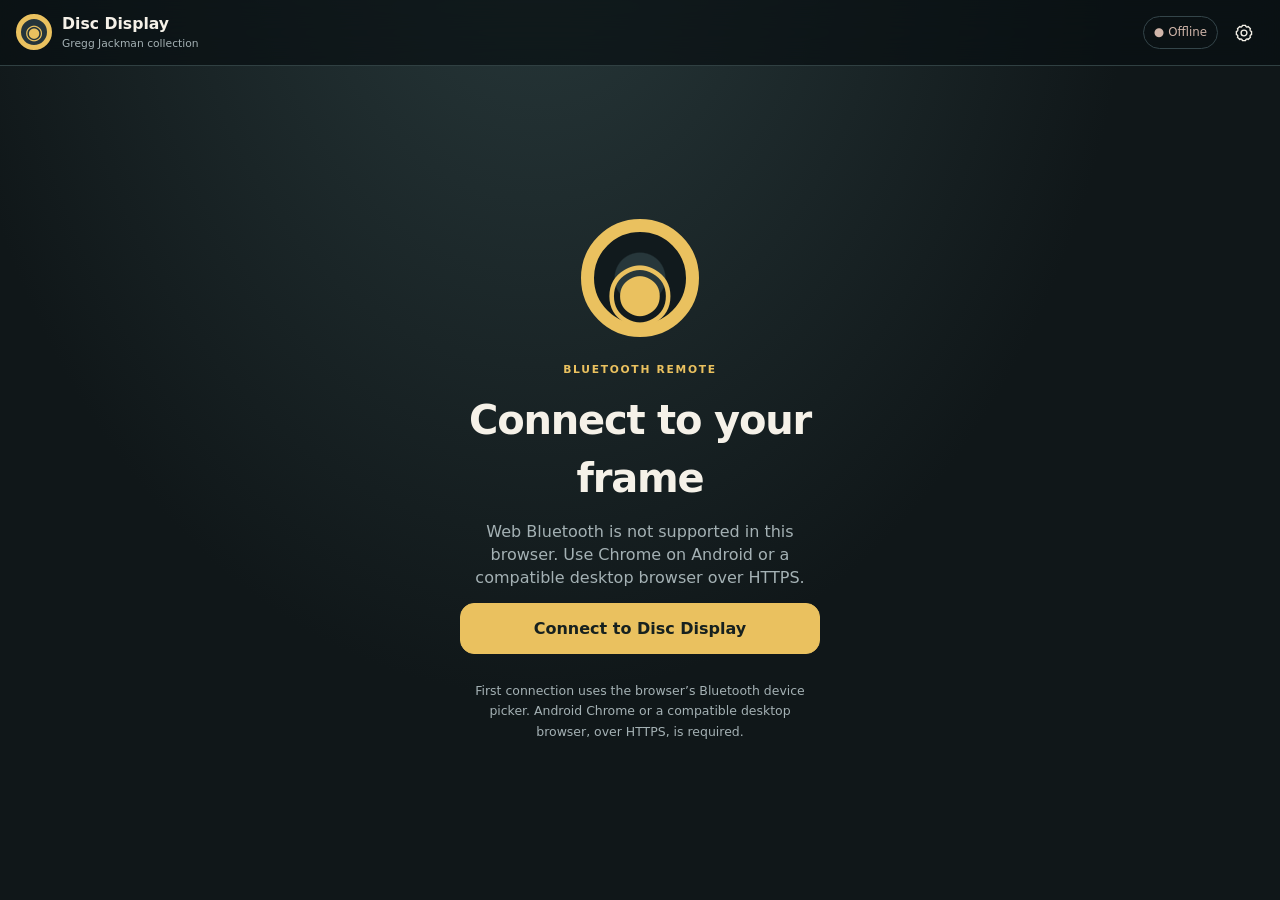
==== commit a45b36e4: "Release v1.4: iridescent CD stacks, combined track numbering, live display selection and modal layou" ====
--- a/index.html
+++ b/index.html
@@ -7,7 +7,7 @@
 <link rel="manifest" href="./manifest.webmanifest">
 <link rel="icon" href="./icon.svg" type="image/svg+xml">
 <link rel="stylesheet" href="./styles.css">
-<title>Disc Display · v1.2</title>
+<title>Disc Display · v1.4</title>
 </head><body>
 <div id="app">
 <header class="topbar">
@@ -26,32 +26,34 @@
  <section id="framePage" class="frame-page" aria-label="Interactive framed collection">
    <div id="frameStage" class="frame-stage" aria-label="Framed disc collection reconstructed from the original PowerPoint artwork">
      <div id="frameRows" class="frame-rows"></div>
-     <div class="frame-plaque">GREGG JACKMAN: 50 MILLION WORLDWIDE SALES</div>
+     <div class="frame-footer">
+       <button id="toPlayer" class="frame-now-playing" type="button" hidden><svg class="ui-icon" viewBox="0 0 24 24" aria-hidden="true"><path d="M9 5 19 12 9 19Z"/></svg><span>Now Playing</span></button>
+       <div class="frame-plaque">GREGG JACKMAN: 50 MILLION WORLDWIDE SALES</div>
+       <button id="frameSettingsButton" class="frame-settings-button" type="button" aria-label="Settings" title="Settings"><svg viewBox="0 0 24 24" aria-hidden="true"><path d="M12 15.5a3.5 3.5 0 1 0 0-7 3.5 3.5 0 0 0 0 7ZM19.4 15a1.8 1.8 0 0 0 .36 2l-2.8 2.8a1.8 1.8 0 0 0-2-.35 1.8 1.8 0 0 0-1 1.65h-4a1.8 1.8 0 0 0-1-1.65 1.8 1.8 0 0 0-2 .35l-2.8-2.8a1.8 1.8 0 0 0 .35-2 1.8 1.8 0 0 0-1.65-1v-4a1.8 1.8 0 0 0 1.65-1 1.8 1.8 0 0 0-.35-2l2.8-2.8a1.8 1.8 0 0 0 2 .35 1.8 1.8 0 0 0 1-1.65h4a1.8 1.8 0 0 0 1 1.65 1.8 1.8 0 0 0 2-.35l2.8 2.8a1.8 1.8 0 0 0-.36 2 1.8 1.8 0 0 0 1.66 1v4a1.8 1.8 0 0 0-1.66 1Z"/></svg></button>
+     </div>
    </div>
-   <div class="frame-foot"><div class="selection-label"><small>SELECTED</small><strong id="frameSelected">—</strong></div><div class="foot-buttons"><button id="toPlayer" class="tertiary" type="button" hidden>Now Playing</button></div></div>
  </section>
  <section id="portraitPage" class="portrait-page" aria-label="Selected disc and collection">
-   <div class="selected-caption"><span>SELECTED ALBUM</span><button id="portraitBrowse" type="button" class="tertiary">View all</button></div>
+   <div class="selected-caption"><span>SELECTED ALBUM</span></div>
    <div class="portrait-hero"><div id="portraitDisc" class="disc-image large"><span>◉</span></div><h1 id="portraitAlbum">Your collection</h1><p id="portraitArtist">Choose a disc below</p><p id="portraitMeta" class="portrait-meta">Tap any disc to activate it on the frame.</p></div>
-   <div class="section-heading"><h2>Browse discs</h2><button type="button" id="portraitSearch" class="tertiary" aria-label="Search discs and tracks"><svg class="ui-icon" viewBox="0 0 24 24" aria-hidden="true"><circle cx="10.8" cy="10.8" r="6.8"/><path d="m16 16 5 5"/></svg> Search</button></div>
+   <div class="section-heading"><h2>Browse discs</h2><button type="button" id="portraitSearch" class="tertiary" aria-label="Search discs and tracks"><svg class="ui-icon" viewBox="0 0 24 24" aria-hidden="true"><circle cx="10.8" cy="10.8" r="6.8"/><path d="m16 16 5 5"/></svg></button></div>
    <div id="portraitGrid" class="portrait-grid" aria-label="Five columns corresponding to the five rows of the physical frame"></div>
  </section>
- <button id="portraitPlayerButton" class="button primary portrait-now-button" type="button" hidden><svg class="ui-icon" viewBox="0 0 24 24" aria-hidden="true"><path d="M9 5 19 12 9 19Z"/></svg> Open Now Playing</button>
+ <button id="portraitPlayerButton" class="button primary portrait-now-button" type="button" hidden><svg class="ui-icon" viewBox="0 0 24 24" aria-hidden="true"><path d="M9 5 19 12 9 19Z"/></svg> Now Playing</button>
  <section id="playerPage" class="player-page" aria-label="Audio now playing" hidden>
   <div class="player-heading">
-   <button id="playerBack" class="tertiary" type="button">← Frame</button>
-   <span class="landscape-now-title">NOW PLAYING</span>
-   <button id="playerGrabber" class="player-grabber" aria-label="Close Now Playing and return to the display" type="button"><span class="grabber-bar"></span><span class="player-overline">NOW PLAYING</span></button>
+   <button id="playerBack" class="tertiary" type="button" aria-label="Close Now Playing and return to the frame" title="Close Now Playing">×</button>
+   <button id="playerGrabber" class="player-grabber" aria-label="Drag down to return to the collection" type="button"><span class="grabber-bar"></span><span class="player-overline">NOW PLAYING</span></button>
    <span class="heading-spacer" aria-hidden="true"></span>
   </div>
   <div class="player-content">
    <div class="player-hero">
     <div class="album-control-row">
-      <div class="vertical-volume"><label for="volumeSlider">VOL</label><input id="volumeSlider" type="range" min="0" max="127" value="32" aria-label="Speaker volume" orient="vertical"><span id="volumeText">—</span></div>
+      <div class="vertical-volume"><label for="volumeSlider">VOL</label><input id="volumeSlider" type="range" min="0" max="127" value="32" aria-label="Speaker volume" orient="vertical"></div>
       <button class="art-zone" id="artZone" type="button" aria-label="Show album artwork full screen"><div id="playerCover" class="disc-image cover"></div></button>
       <div id="stereoMeters" class="stereo-meters" role="img" aria-label="Illustrative stereo activity, not measured audio levels"><span class="meter-title">L&nbsp;R</span><div class="meter-columns"><div class="meter-track"><span class="meter-fill meter-left"></span></div><div class="meter-track"><span class="meter-fill meter-right"></span></div></div><span class="meter-foot">STEREO</span></div>
     </div>
-    <div class="playing-details"><div class="eyebrow">FROM THE COLLECTION</div><h1 id="songTitle">No track selected</h1><p id="songArtist">—</p><p id="albumLabel" class="muted">—</p></div>
+    <div class="playing-details"><h1 id="songTitle">No track selected</h1><p id="songArtist">—</p><p id="albumLabel" class="muted">—</p></div>
     <div class="seeker"><input id="seekBar" type="range" min="0" max="100" value="0" aria-label="Track position" title="Precise seeking requires firmware support"><div class="timeline"><span id="elapsedLabel">0:00</span><span id="durationLabel">—</span></div></div>
     <div class="transport">
       <button id="muteButton" class="transport-small mute-button" type="button" aria-label="Mute audio"><svg class="ui-icon speaker-on" viewBox="0 0 24 24" aria-hidden="true"><path d="M4 9v6h4l5 4V5L8 9H4Z"/><path d="M17 8a6 6 0 0 1 0 8M19 5a10 10 0 0 1 0 14"/></svg><svg class="ui-icon speaker-off" viewBox="0 0 24 24" aria-hidden="true"><path d="M4 9v6h4l5 4V5L8 9H4Z"/><path d="m17 9 5 6m0-6-5 6"/></svg></button>
@@ -69,9 +71,10 @@
 <dialog id="libraryDialog" class="sheet search-sheet"><div class="sheet-head"><div><div class="eyebrow">Collection</div><h2>Find music</h2></div><button class="icon-button close-dialog" data-close="libraryDialog" aria-label="Close">×</button></div><div class="search-input-wrap"><input id="librarySearch" type="search" placeholder="Artist, album or track" aria-label="Search albums or tracks"></div><div id="libraryList" class="sheet-list"></div></dialog>
 <dialog id="liveDialog" class="sheet"><div class="sheet-head"><div><div class="eyebrow">E-ink display</div><h2>Live albums & special artwork</h2></div><button class="icon-button close-dialog" data-close="liveDialog" aria-label="Close">×</button></div><p class="muted">Select an album without a physical disc.</p><div id="liveList" class="sheet-list"></div></dialog>
 <dialog id="settingsDialog" class="sheet settings-sheet"><div class="sheet-head"><div><div class="eyebrow">Disc Display</div><h2>Settings</h2></div><button class="icon-button close-dialog" data-close="settingsDialog" aria-label="Close">×</button></div>
- <div class="settings-group"><label class="setting-label">Operating mode</label><div class="segmented"><button type="button" data-mode="1">E-ink</button><button type="button" data-mode="2">LED</button><button type="button" data-mode="3">Audio</button></div><p class="hint">BLE selections override the physical switch until it is moved again.</p></div>
+ <div class="settings-group"><label class="setting-label">Operating mode</label><div class="segmented"><button type="button" data-mode="1">E-ink</button><button type="button" data-mode="2">LED</button><button type="button" data-mode="3">Audio</button></div></div>
  <div class="settings-group"><div class="setting-row"><div><strong>Carousel</strong><small>Automatically advance through albums</small></div><button type="button" id="settingsCarousel" class="loop-button" aria-pressed="false" aria-label="Play once" title="Carousel on / play once"><svg class="ui-icon" viewBox="0 0 24 24" aria-hidden="true"><path d="M17 2 21 6 17 10M3 11V9a3 3 0 0 1 3-3h15M7 22 3 18l4-4M21 13v2a3 3 0 0 1-3 3H3"/></svg><span class="once-mark">1</span></button></div><div class="setting-row interval-row"><span>Carousel interval</span><div><button type="button" id="slower" class="tertiary" title="Slower carousel">− Slower</button><button type="button" id="faster" class="tertiary" title="Faster carousel">+ Faster</button></div></div><p class="hint">The ESP32 adjusts a set of predefined intervals. The precise interval is not currently reported over BLE.</p></div>
  <div class="settings-group"><label class="setting-label" for="settingsVolume">Speaker volume <span id="settingsVolumeValue">—</span></label><input id="settingsVolume" type="range" min="0" max="127" value="32"></div>
+ <div class="settings-group"><div class="setting-row"><div><strong>CD reflections</strong><small>Rainbow colours shift when you scroll; enable tilt if supported</small></div><button id="tiltShimmer" class="tertiary" type="button" aria-pressed="false">Enable tilt</button></div></div>
  <div class="settings-group"><div class="setting-row"><div><strong>Low-power mode</strong><small>Currently controlled on the frame</small></div><span id="quietState" class="pill">—</span></div><p class="hint">In BLE-quiet mode the remote cannot wake the display. This app intentionally does not offer a remote sleep command until a reliable wake mechanism is in place.</p></div>
  <div class="settings-group"><div class="setting-row"><div><strong>Remote connection</strong><small id="deviceName">Not connected</small></div><button id="settingsDisconnect" type="button" class="tertiary">Disconnect</button></div></div>
  <p class="hint">Production app · Diagnostics and bench-test commands are deliberately excluded.</p>
--- a/styles.css
+++ b/styles.css
@@ -177,3 +177,278 @@
 
 .landscape-now-title{font-size:.66rem;letter-spacing:.15em;color:var(--muted);font-weight:800}
 @media(orientation:portrait){.landscape-now-title{display:none}}
+
+/* v1.3 — compact landscape player, bottom wood strip, aligned CD stacks */
+.frame-footer{
+ position:absolute;z-index:8;bottom:0;left:0;right:0;
+ height:clamp(37px,9.4%,55px);
+ display:grid;grid-template-columns:minmax(90px,1fr) auto minmax(45px,1fr);
+ align-items:center;justify-items:center;gap:7px;padding:3px 10px;
+ background:transparent;
+}
+.frame-footer .frame-plaque{
+ position:static!important;transform:none!important;
+ height:auto!important;min-height:25px;max-width:100%;width:max-content!important;
+ display:inline-flex;align-items:center;justify-content:center;
+ padding:4px clamp(9px,1.8vw,20px);
+ font-size:clamp(8px,1.15vmin,14px);
+ line-height:1.1;letter-spacing:0;font-weight:850;
+ box-shadow:0 1px 3px #33210d7a;
+}
+.frame-now-playing{
+ justify-self:start;display:flex;align-items:center;justify-content:center;gap:6px;
+ min-height:30px;min-width:0;padding:4px 9px;
+ font-size:clamp(10px,1.3vmin,14px);font-weight:680;
+ border:1px solid #243639a8;border-radius:7px;
+ background:#102328d9;color:#f6f4ed;white-space:nowrap;
+}
+.frame-now-playing .ui-icon{width:16px;height:16px;fill:currentColor;stroke:none;}
+.frame-settings-button{
+ justify-self:end;display:grid;place-items:center;min-width:38px;min-height:34px;
+ border:0!important;border-radius:0!important;background:transparent!important;
+ color:#1b221d;filter:drop-shadow(0 1px 1px #fff5);padding:3px;
+}
+.frame-settings-button .ui-icon{width:24px;height:24px;stroke-width:1.8}
+.frame-rows{bottom:clamp(41px,10.2%,59px)}
+.frame-disc-button .platinum-blank,.portrait-disc-button .platinum-blank{
+ background-image:url('./assets/blank-cd-underside.webp')!important;
+ background-position:center;background-size:100% 100%;filter:drop-shadow(0 1px 2px #1119);
+}
+.frame-disc-button .disc-main,.portrait-disc-button .disc-main{z-index:3}
+.frame-disc-button .platinum-blank,.portrait-disc-button .platinum-blank{z-index:2}
+.frame-disc-button .grammy-art,.portrait-disc-button .grammy-art{z-index:4}
+@media(orientation:landscape){
+ body.connected .frame-page{height:100dvh!important;max-width:none!important;padding:0!important}
+ body.connected .frame-stage{height:100dvh!important}
+ body.connected .frame-rows{inset:0.9% .45% clamp(41px,10.2%,59px)!important}
+ body.connected .frame-footer{height:clamp(37px,9.4%,55px)}
+ body.connected .frame-footer #toPlayer{
+  display:flex;position:static;min-height:30px;padding:4px 9px;
+  background:#102328d9;border:1px solid #354a4ac9;
+ }
+ body.connected .frame-footer #toPlayer[hidden]{display:none!important}
+ body.connected .topbar{display:none!important}
+ body.connected.player-active #playerPage{
+  position:fixed;inset:0;display:block;margin:0!important;
+  width:100vw;max-width:none;height:100dvh;padding:0 8px 0;
+  border:0;overflow:hidden;background:#101719;
+ }
+ body.connected.player-active .player-heading{
+  position:absolute;left:0;top:0;right:0;z-index:30;
+  height:0!important;min-height:0;margin:0!important;padding:0!important;
+  background:transparent!important;
+ }
+ body.connected.player-active #playerBack{
+  display:grid;place-items:center;position:fixed;left:7px;top:6px;
+  width:35px;min-height:35px;height:35px;z-index:30;
+  padding:0;background:#132528e0;border:1px solid #52676a;
+  border-radius:8px;font-size:27px;font-weight:300;line-height:1;
+ }
+ body.connected.player-active .landscape-now-title,
+ body.connected.player-active .player-heading .heading-spacer{display:none!important}
+ body.connected.player-active .player-content{
+  display:grid;grid-template-columns:minmax(0,0.98fr) minmax(0,1.12fr);
+  gap:11px;width:100%;height:100dvh;max-height:100dvh;min-height:0;
+  align-items:stretch;padding:3px 0;
+ }
+ body.connected.player-active .player-hero{
+  display:flex;flex-direction:column;justify-content:space-evenly;
+  gap:1px;width:100%;height:100%;max-height:100%;
+  overflow:hidden!important;min-width:0;min-height:0;
+  padding:2px 5px 3px;
+ }
+ body.connected.player-active .album-control-row{
+  flex:0 1 auto;width:min(100%,calc(45dvh + 75px));
+  max-width:min(100%,420px);height:auto;min-height:0;
+  grid-template-columns:34px minmax(0,1fr) 34px;
+  gap:5px;margin:0 auto;
+ }
+ body.connected.player-active .art-zone{
+  max-width:min(43dvh,330px)!important;width:100%!important;
+  height:auto!important;margin:auto;
+ }
+ body.connected.player-active .vertical-volume,
+ body.connected.player-active .stereo-meters{
+  max-height:min(43dvh,330px)!important;
+ }
+ body.connected.player-active .playing-details{
+  flex:0 0 auto;width:100%;padding:1px 0 1px;
+ }
+ body.connected.player-active .playing-details h1{
+  margin:0;font-size:clamp(.94rem,2.4vmin,1.15rem);line-height:1.15;
+  max-height:2.4em;overflow:hidden;
+ }
+ body.connected.player-active .playing-details p{
+  line-height:1.2;font-size:clamp(.7rem,1.8vmin,.82rem);
+ }
+ body.connected.player-active .seeker{flex:0 0 auto;width:100%;margin:0;}
+ body.connected.player-active .seeker input{margin:0;width:100%;height:12px;}
+ body.connected.player-active .timeline{font-size:.62rem;}
+ body.connected.player-active .transport{
+  flex:0 0 auto;max-width:400px;min-height:44px;
+  margin:1px auto 2px;justify-content:space-between;
+ }
+ body.connected.player-active .transport button{
+  min-height:37px;width:38px;flex-basis:38px;
+ }
+ body.connected.player-active .transport .play-primary{
+  width:45px;height:45px;min-height:45px;flex-basis:45px;padding:10px;
+ }
+ body.connected.player-active .transport .play-primary .ui-icon{width:23px;height:23px;}
+ body.connected.player-active .tracks-panel{
+  height:100%;max-height:none!important;min-height:0;
+  overflow-y:auto;padding:11px 12px 20px;
+  border-radius:10px;align-self:stretch;
+ }
+ dialog.sheet.settings-sheet{
+  position:fixed!important;inset:50% auto auto 50%!important;
+  transform:translate(-50%,-50%)!important;
+  margin:0!important;padding:15px 18px 18px!important;
+  width:min(610px,calc(100vw - 20px))!important;
+  max-width:none!important;max-height:calc(100dvh - 20px)!important;
+  border:1px solid #526a70!important;border-radius:18px!important;
+  overflow-y:auto!important;overscroll-behavior:contain;
+  box-shadow:0 14px 55px #000b;
+ }
+ dialog.sheet.settings-sheet .sheet-head{
+  top:-15px;margin-top:-8px;
+  padding:5px 1px 9px;
+ }
+ dialog.sheet.settings-sheet .settings-group{padding:10px 0}
+ dialog.sheet.settings-sheet .hint{margin-top:4px}
+ dialog.sheet.settings-sheet .setting-row{gap:10px}
+}
+@media(orientation:portrait){
+ .portrait-grid{column-gap:4px!important}
+ .portrait-now-button{font-weight:720}
+ .portrait-page .selected-caption{justify-content:flex-start;padding-left:10px}
+ #portraitSearch{
+  width:43px;min-width:43px;height:42px;padding:7px;
+  display:grid;place-items:center;border-radius:13px;
+ }
+ #portraitSearch .ui-icon{width:23px;height:23px;}
+ .player-page:not([hidden]){
+  will-change:transform;touch-action:pan-y;
+  padding-top:0;
+ }
+ .player-page.drawer-moving{will-change:transform}
+ .player-page .player-heading{
+  top:0!important;width:100%;height:67px!important;
+  padding:10px 0 0!important;margin:0!important;
+  display:flex!important;align-items:stretch!important;
+  justify-content:center!important;
+  background:#1b2929ec;
+ }
+ .player-page .player-grabber{
+  display:flex!important;flex:1 1 100%;width:100%;
+  height:100%;min-height:52px;
+  justify-content:flex-start;align-items:center;flex-direction:column;
+  padding:6px 0 9px;gap:9px;touch-action:none;
+  user-select:none;-webkit-user-select:none;
+ }
+ .player-page .grabber-bar{width:56px;height:5px;}
+ .player-page .player-overline{font-size:.66rem;}
+}
+@media (max-height:370px) and (orientation:landscape){
+ body.connected.player-active .art-zone{max-width:37dvh!important}
+ body.connected.player-active .vertical-volume,
+ body.connected.player-active .stereo-meters{max-height:37dvh!important}
+ body.connected.player-active .album-control-row{width:min(100%,calc(39dvh + 75px))}
+ body.connected.player-active .playing-details h1{font-size:.93rem}
+ body.connected.player-active .transport{min-height:39px}
+ body.connected.player-active .transport .play-primary{width:41px;height:41px;min-height:41px;flex-basis:41px}
+}
+/* Meters represent visually plausible level activity, NOT measured audio.
+   The colour ramp is anchored to the entire track: short green bars cannot
+   show yellow/orange/red until reaching the appropriate physical thresholds. */
+.meter-track{position:relative!important;overflow:hidden}
+.meter-fill{
+ position:absolute!important;inset:0!important;display:block;
+ width:100%!important;height:100%!important;
+ background:linear-gradient(to top,
+   #198b58 0%,#26bb70 38%,#54d889 56%,
+   #e4c747 64%,#f0c43a 75%,
+   #e79b30 79%,#ef8730 89%,
+   #dc474b 92%,#b82d40 100%)!important;
+ clip-path:inset(97% 0 0 0);
+ opacity:.25;transition:none;
+}
+.stereo-meters.is-playing .meter-left{
+ opacity:.94;animation:meter-fixed-left .84s infinite alternate ease-in-out!important;
+}
+.stereo-meters.is-playing .meter-right{
+ opacity:.94;animation:meter-fixed-right .71s infinite alternate ease-in-out!important;
+}
+@keyframes meter-fixed-left{
+ 0%{clip-path:inset(79% 0 0)}
+ 28%{clip-path:inset(55% 0 0)}
+ 62%{clip-path:inset(31% 0 0)}
+ 100%{clip-path:inset(12% 0 0)}
+}
+@keyframes meter-fixed-right{
+ 0%{clip-path:inset(62% 0 0)}
+ 23%{clip-path:inset(32% 0 0)}
+ 59%{clip-path:inset(76% 0 0)}
+ 100%{clip-path:inset(6% 0 0)}
+}
+@media(prefers-reduced-motion:reduce){
+ .stereo-meters.is-playing .meter-fill{
+  animation:none!important;clip-path:inset(48% 0 0)!important
+ }
+}
+
+/* v1.4: underside iridescence, stacks reversed and active e-ink proxy */
+:root{--iridescence-angle:25deg}
+.frame-disc-button .platinum-blank,
+.portrait-disc-button .platinum-blank{
+ position:absolute;overflow:hidden;isolation:isolate;
+ background-image:url('./assets/blank-cd-underside.webp')!important;
+ background-position:center;background-size:100% 100%;
+}
+.frame-disc-button .platinum-blank::after,
+.portrait-disc-button .platinum-blank::after{
+ content:"";display:block;position:absolute;inset:0;border-radius:50%;
+ pointer-events:none;
+ background:conic-gradient(from var(--iridescence-angle,25deg) at 50% 50%,
+ rgba(59,188,231,.18) 0deg,
+ rgba(114,237,208,.4) 40deg,
+ rgba(249,238,118,.36) 94deg,
+ rgba(220,130,250,.42) 150deg,
+ rgba(121,173,251,.34) 210deg,
+ rgba(242,163,196,.32) 272deg,
+ rgba(59,188,231,.18) 360deg);
+ mix-blend-mode:screen;opacity:.76;
+ -webkit-mask-image:radial-gradient(circle at center,transparent 0 10%,#000 15% 94%,transparent 99%);
+ mask-image:radial-gradient(circle at center,transparent 0 10%,#000 15% 94%,transparent 99%);
+}
+.frame-disc-button.selected .grammy-art,
+.portrait-disc-button.selected .grammy-art{
+ outline:3px solid #9deaca;
+ outline-offset:2px;
+ border-radius:2px;
+ box-shadow:0 0 0 1px #172c29,0 0 12px 2px #73d2ad9e;
+}
+.track-row .track-index{min-width:44px;flex-shrink:0;font-variant-numeric:tabular-nums}
+.vertical-volume #volumeText{display:none!important}
+@media(orientation:landscape){
+ dialog.sheet#liveDialog{
+  position:fixed!important;inset:50% auto auto 50%!important;
+  transform:translate(-50%,-50%)!important;
+  margin:0!important;
+  width:min(620px,calc(100vw - 24px))!important;max-width:none!important;
+  max-height:calc(100dvh - 24px)!important;
+  padding:16px 20px 20px!important;
+  border:1px solid #597477!important;
+  border-radius:18px!important;
+  overflow-y:auto!important;overscroll-behavior:contain;
+  box-shadow:0 15px 50px #000b;
+ }
+ dialog.sheet#liveDialog .sheet-head{
+  top:-16px;margin-top:-9px;padding:7px 0 12px;
+ }
+}
+#tiltShimmer{min-width:91px;white-space:nowrap}
+@media(prefers-reduced-motion:reduce){
+ .frame-disc-button .platinum-blank::after,
+ .portrait-disc-button .platinum-blank::after{opacity:.42}
+}
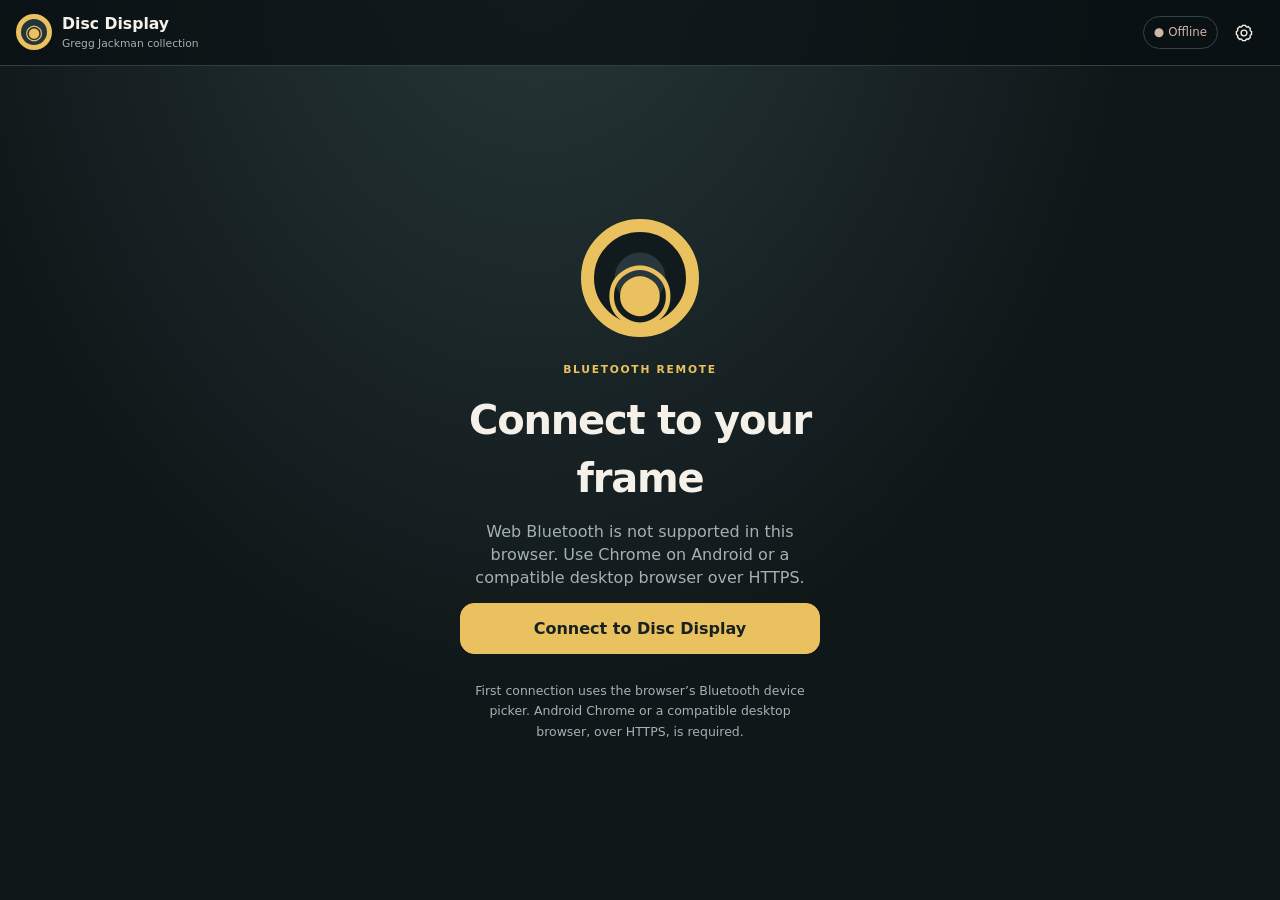
==== commit 027d7107: "Release v1.5: album sales info, collapsible panels, responsive prism arcs and tilt readings" ====
--- a/index.html
+++ b/index.html
@@ -7,7 +7,7 @@
 <link rel="manifest" href="./manifest.webmanifest">
 <link rel="icon" href="./icon.svg" type="image/svg+xml">
 <link rel="stylesheet" href="./styles.css">
-<title>Disc Display · v1.4</title>
+<title>Disc Display · v1.5</title>
 </head><body>
 <div id="app">
 <header class="topbar">
@@ -36,13 +36,13 @@
  <section id="portraitPage" class="portrait-page" aria-label="Selected disc and collection">
    <div class="selected-caption"><span>SELECTED ALBUM</span></div>
    <div class="portrait-hero"><div id="portraitDisc" class="disc-image large"><span>◉</span></div><h1 id="portraitAlbum">Your collection</h1><p id="portraitArtist">Choose a disc below</p><p id="portraitMeta" class="portrait-meta">Tap any disc to activate it on the frame.</p></div>
-   <div class="section-heading"><h2>Browse discs</h2><button type="button" id="portraitSearch" class="tertiary" aria-label="Search discs and tracks"><svg class="ui-icon" viewBox="0 0 24 24" aria-hidden="true"><circle cx="10.8" cy="10.8" r="6.8"/><path d="m16 16 5 5"/></svg></button></div>
+   <div class="section-heading"><h2>Browse Music</h2><button type="button" id="portraitSearch" class="tertiary" aria-label="Search discs and tracks"><svg class="ui-icon" viewBox="0 0 24 24" aria-hidden="true"><circle cx="10.8" cy="10.8" r="6.8"/><path d="m16 16 5 5"/></svg></button></div>
    <div id="portraitGrid" class="portrait-grid" aria-label="Five columns corresponding to the five rows of the physical frame"></div>
  </section>
  <button id="portraitPlayerButton" class="button primary portrait-now-button" type="button" hidden><svg class="ui-icon" viewBox="0 0 24 24" aria-hidden="true"><path d="M9 5 19 12 9 19Z"/></svg> Now Playing</button>
  <section id="playerPage" class="player-page" aria-label="Audio now playing" hidden>
   <div class="player-heading">
-   <button id="playerBack" class="tertiary" type="button" aria-label="Close Now Playing and return to the frame" title="Close Now Playing">×</button>
+   <button id="playerBack" class="tertiary" type="button" aria-label="Close Now Playing and return to the frame" title="Close Now Playing"><svg class="close-svg" viewBox="0 0 24 24" aria-hidden="true"><path d="M6 6 18 18M18 6 6 18"/></svg></button>
    <button id="playerGrabber" class="player-grabber" aria-label="Drag down to return to the collection" type="button"><span class="grabber-bar"></span><span class="player-overline">NOW PLAYING</span></button>
    <span class="heading-spacer" aria-hidden="true"></span>
   </div>
@@ -63,23 +63,37 @@
       <button id="playerLoop" class="loop-button transport-small" title="Carousel on / play once" aria-pressed="false" aria-label="Play once" type="button"><svg class="ui-icon" viewBox="0 0 24 24" aria-hidden="true"><path d="M17 2 21 6 17 10M3 11V9a3 3 0 0 1 3-3h15M7 22 3 18l4-4M21 13v2a3 3 0 0 1-3 3H3"/></svg><span class="once-mark">1</span></button>
     </div>
    </div>
-   <div class="tracks-panel"><div class="section-heading"><h2>Tracks</h2><span id="trackCount" class="muted">—</span></div><div id="trackList" class="track-list"><p class="muted">Connect to load track information.</p></div></div>
+   <div class="player-side">
+    <section id="infoPanel" class="info-panel" aria-label="Album information">
+     <button id="infoToggle" class="panel-toggle" type="button" aria-expanded="true" aria-controls="infoContent"><span>Info</span><svg class="panel-chevron" viewBox="0 0 24 24" aria-hidden="true"><path d="m6 9 6 6 6-6"/></svg></button>
+     <div id="infoContent" class="info-content"><p class="muted">Sales information will appear here.</p></div>
+    </section>
+    <section id="tracksPanel" class="tracks-panel" aria-label="Track listing">
+     <button id="tracksToggle" class="panel-toggle" type="button" aria-expanded="true" aria-controls="trackList"><span>Tracks</span><span id="trackCount" class="muted">—</span><svg class="panel-chevron" viewBox="0 0 24 24" aria-hidden="true"><path d="m6 9 6 6 6-6"/></svg></button>
+     <div id="trackList" class="track-list"><p class="muted">Connect to load track information.</p></div>
+    </section>
+   </div>
   </div>
  </section>
  <div id="toast" class="toast" role="status" aria-live="polite"></div>
 </main>
-<dialog id="libraryDialog" class="sheet search-sheet"><div class="sheet-head"><div><div class="eyebrow">Collection</div><h2>Find music</h2></div><button class="icon-button close-dialog" data-close="libraryDialog" aria-label="Close">×</button></div><div class="search-input-wrap"><input id="librarySearch" type="search" placeholder="Artist, album or track" aria-label="Search albums or tracks"></div><div id="libraryList" class="sheet-list"></div></dialog>
-<dialog id="liveDialog" class="sheet"><div class="sheet-head"><div><div class="eyebrow">E-ink display</div><h2>Live albums & special artwork</h2></div><button class="icon-button close-dialog" data-close="liveDialog" aria-label="Close">×</button></div><p class="muted">Select an album without a physical disc.</p><div id="liveList" class="sheet-list"></div></dialog>
-<dialog id="settingsDialog" class="sheet settings-sheet"><div class="sheet-head"><div><div class="eyebrow">Disc Display</div><h2>Settings</h2></div><button class="icon-button close-dialog" data-close="settingsDialog" aria-label="Close">×</button></div>
+<dialog id="libraryDialog" class="sheet search-sheet"><div class="sheet-head"><div><div class="eyebrow">Collection</div><h2>Find music</h2></div><button class="icon-button close-dialog" data-close="libraryDialog" aria-label="Close"><svg class="close-svg" viewBox="0 0 24 24" aria-hidden="true"><path d="M6 6 18 18M18 6 6 18"/></svg></button></div><div class="search-input-wrap"><input id="librarySearch" type="search" placeholder="Artist, album or track" aria-label="Search albums or tracks"></div><div id="libraryList" class="sheet-list"></div></dialog>
+<dialog id="liveDialog" class="sheet"><div class="sheet-head"><div><div class="eyebrow">E-ink display</div><h2>Live albums & special artwork</h2></div><button class="icon-button close-dialog" data-close="liveDialog" aria-label="Close"><svg class="close-svg" viewBox="0 0 24 24" aria-hidden="true"><path d="M6 6 18 18M18 6 6 18"/></svg></button></div><p class="muted">Select an album without a physical disc.</p><div id="liveList" class="sheet-list"></div></dialog>
+<dialog id="settingsDialog" class="sheet settings-sheet"><div class="sheet-head"><div><div class="eyebrow">Disc Display</div><h2>Settings</h2></div><button class="icon-button close-dialog" data-close="settingsDialog" aria-label="Close"><svg class="close-svg" viewBox="0 0 24 24" aria-hidden="true"><path d="M6 6 18 18M18 6 6 18"/></svg></button></div>
  <div class="settings-group"><label class="setting-label">Operating mode</label><div class="segmented"><button type="button" data-mode="1">E-ink</button><button type="button" data-mode="2">LED</button><button type="button" data-mode="3">Audio</button></div></div>
  <div class="settings-group"><div class="setting-row"><div><strong>Carousel</strong><small>Automatically advance through albums</small></div><button type="button" id="settingsCarousel" class="loop-button" aria-pressed="false" aria-label="Play once" title="Carousel on / play once"><svg class="ui-icon" viewBox="0 0 24 24" aria-hidden="true"><path d="M17 2 21 6 17 10M3 11V9a3 3 0 0 1 3-3h15M7 22 3 18l4-4M21 13v2a3 3 0 0 1-3 3H3"/></svg><span class="once-mark">1</span></button></div><div class="setting-row interval-row"><span>Carousel interval</span><div><button type="button" id="slower" class="tertiary" title="Slower carousel">− Slower</button><button type="button" id="faster" class="tertiary" title="Faster carousel">+ Faster</button></div></div><p class="hint">The ESP32 adjusts a set of predefined intervals. The precise interval is not currently reported over BLE.</p></div>
  <div class="settings-group"><label class="setting-label" for="settingsVolume">Speaker volume <span id="settingsVolumeValue">—</span></label><input id="settingsVolume" type="range" min="0" max="127" value="32"></div>
- <div class="settings-group"><div class="setting-row"><div><strong>CD reflections</strong><small>Rainbow colours shift when you scroll; enable tilt if supported</small></div><button id="tiltShimmer" class="tertiary" type="button" aria-pressed="false">Enable tilt</button></div></div>
+ <div class="settings-group"><div class="setting-row"><div><strong>CD reflections</strong><small>Two subtle prism arcs shift as you scroll or tilt your phone</small></div><button id="tiltShimmer" class="tertiary" type="button" aria-pressed="false">Enable tilt</button></div><p id="motionReading" class="hint motion-reading" aria-live="polite">Motion sensing is off · Scroll to change the reflections.</p></div>
  <div class="settings-group"><div class="setting-row"><div><strong>Low-power mode</strong><small>Currently controlled on the frame</small></div><span id="quietState" class="pill">—</span></div><p class="hint">In BLE-quiet mode the remote cannot wake the display. This app intentionally does not offer a remote sleep command until a reliable wake mechanism is in place.</p></div>
  <div class="settings-group"><div class="setting-row"><div><strong>Remote connection</strong><small id="deviceName">Not connected</small></div><button id="settingsDisconnect" type="button" class="tertiary">Disconnect</button></div></div>
  <p class="hint">Production app · Diagnostics and bench-test commands are deliberately excluded.</p>
 </dialog>
-<dialog id="artDialog" class="art-dialog"><div class="art-dialog-head"><strong id="artDialogTitle">Album artwork</strong><button class="icon-button close-dialog" data-close="artDialog" aria-label="Close full-screen artwork">×</button></div><div id="fullscreenCover" class="fullscreen-cover" role="img" aria-label="Full album artwork"></div></dialog>
+<dialog id="carouselHelpDialog" class="carousel-help-dialog" aria-labelledby="carouselHelpTitle">
+ <div class="carousel-help-head"><h2 id="carouselHelpTitle">Carousel</h2><button type="button" id="carouselHelpClose" class="icon-button" aria-label="Close carousel explanation"><svg class="close-svg" viewBox="0 0 24 24" aria-hidden="true"><path d="M6 6 18 18M18 6 6 18"/></svg></button></div>
+ <p id="carouselHelpStatus" class="carousel-help-status"></p>
+ <p id="carouselHelpText"></p>
+</dialog>
+<dialog id="artDialog" class="art-dialog"><div class="art-dialog-head"><strong id="artDialogTitle">Album artwork</strong><button class="icon-button close-dialog" data-close="artDialog" aria-label="Close full-screen artwork"><svg class="close-svg" viewBox="0 0 24 24" aria-hidden="true"><path d="M6 6 18 18M18 6 6 18"/></svg></button></div><div id="fullscreenCover" class="fullscreen-cover" role="img" aria-label="Full album artwork"></div></dialog>
 </div>
 <script src="./app.js" defer></script>
 </body></html>
--- a/styles.css
+++ b/styles.css
@@ -452,3 +452,173 @@
  .frame-disc-button .platinum-blank::after,
  .portrait-disc-button .platinum-blank::after{opacity:.42}
 }
+
+/* v1.5 — collapsible panels, glass drawer, two-fold symmetric CD prism */
+:root{--prism-angle:0deg}
+.frame-disc-button .platinum-blank::after,
+.portrait-disc-button .platinum-blank::after{
+ content:"";position:absolute;inset:0;display:block;
+ border-radius:50%;pointer-events:none;
+ transform:rotate(var(--prism-angle,0deg));
+ transform-origin:center;
+ background:
+  conic-gradient(from 0deg,
+   transparent 0deg,
+   rgba(229,111,227,0) 12deg,
+   rgba(238,114,220,.84) 23deg,
+   rgba(147,146,255,.96) 33deg,
+   rgba(87,211,242,.98) 43deg,
+   rgba(128,240,187,.98) 53deg,
+   rgba(250,233,114,.94) 63deg,
+   rgba(255,143,121,.65) 73deg,
+   transparent 84deg,
+   transparent 180deg,
+   rgba(229,111,227,0) 192deg,
+   rgba(238,114,220,.84) 203deg,
+   rgba(147,146,255,.96) 213deg,
+   rgba(87,211,242,.98) 223deg,
+   rgba(128,240,187,.98) 233deg,
+   rgba(250,233,114,.94) 243deg,
+   rgba(255,143,121,.65) 253deg,
+   transparent 264deg,transparent 360deg),
+  conic-gradient(from 0deg,
+   transparent 0deg,
+   rgba(255,255,255,.13) 37deg,
+   rgba(255,255,255,.72) 42deg,
+   transparent 48deg,
+   transparent 180deg,
+   rgba(255,255,255,.13) 217deg,
+   rgba(255,255,255,.72) 222deg,
+   transparent 228deg,transparent 360deg);
+ background-blend-mode:screen;
+ mix-blend-mode:screen;
+ opacity:.91;
+ -webkit-mask-image:radial-gradient(circle,transparent 0 10%,#000 14% 94%,transparent 99%);
+ mask-image:radial-gradient(circle,transparent 0 10%,#000 14% 94%,transparent 99%);
+ will-change:transform;
+}
+.player-side{display:flex;flex-direction:column;gap:10px;min-width:0;min-height:0;height:100%;align-self:stretch}
+.info-panel,.player-side .tracks-panel{
+ border:1px solid var(--line);background:#1b292cba;
+ border-radius:15px;overflow:hidden;min-width:0;
+}
+.info-panel{flex:0 0 auto}
+.panel-toggle{
+ width:100%;min-height:46px;display:flex;align-items:center;
+ padding:10px 14px;gap:10px;background:#26383b77;
+ color:var(--text);border:0;border-radius:0;text-align:left;
+ font-size:1rem;font-weight:700;line-height:1.2;
+}
+.panel-toggle>span:first-child{flex:1 1 auto}
+.panel-toggle .muted{font-weight:450;font-size:.76rem;white-space:nowrap}
+.panel-toggle .panel-chevron{width:18px;height:18px;display:block;flex:0 0 18px;stroke:currentColor;stroke-width:2;fill:none;stroke-linecap:round;stroke-linejoin:round;transition:transform .18s ease}
+.panel-toggle[aria-expanded="false"] .panel-chevron{transform:rotate(-90deg)}
+.info-content{display:flex;flex-direction:column;gap:10px;padding:12px 14px 13px;font-size:.84rem}
+.info-content p{margin:0}
+.info-certifications{display:flex;flex-wrap:wrap;gap:6px}
+.info-chip{display:inline-flex;align-items:center;min-height:29px;padding:5px 9px;background:#293f3e;border:1px solid #50706c;border-radius:99px;color:#eaf5eb;font-size:.78rem;font-weight:570}
+.info-sales{display:flex;align-items:baseline;flex-wrap:wrap;gap:8px 12px}
+.info-sales strong{font-variant-numeric:tabular-nums;font-size:1.27rem;letter-spacing:-.025em;color:var(--gold)}
+.info-sales span{font-size:.79rem;color:var(--muted)}
+.info-source{font-size:.69rem;color:var(--muted);line-height:1.45}
+.player-side .track-list{margin:0;padding:8px 9px 16px}
+.info-content[hidden],.track-list[hidden]{display:none!important}
+.player-side .tracks-panel.collapsed,.info-panel.collapsed{flex:0 0 auto!important;height:auto!important}
+.player-side .tracks-panel .section-heading{display:none}
+.close-svg{
+ width:20px;height:20px;display:block;pointer-events:none;
+ fill:none;stroke:currentColor;stroke-width:2.25;stroke-linecap:round;
+}
+.icon-button.close-dialog,.art-dialog-head .icon-button,#playerBack,.carousel-help-head .icon-button{
+ display:grid!important;place-items:center!important;padding:0!important;
+ line-height:1!important;text-align:center!important;
+}
+#playerBack .close-svg{width:22px;height:22px}
+.carousel-help-dialog{
+ position:fixed!important;inset:50% auto auto 50%!important;
+ transform:translate(-50%,-50%)!important;margin:0!important;
+ width:min(415px,calc(100vw - 30px));max-width:none;
+ max-height:calc(100dvh - 32px);
+ padding:18px 19px 21px;overflow-y:auto;
+ border:1px solid #688078;border-radius:18px;
+ background:#1e3031;color:var(--text);
+ box-shadow:0 15px 60px #000c;
+}
+.carousel-help-dialog::backdrop{background:#050d0e9d;backdrop-filter:blur(2px)}
+.carousel-help-head{display:flex;align-items:center;justify-content:space-between;gap:12px}
+.carousel-help-head h2{margin:0;font-size:1.13rem}
+.carousel-help-head .icon-button{background:#344c4c;border:1px solid #607674;width:37px;height:37px;border-radius:50%}
+.carousel-help-dialog p{font-size:.88rem;line-height:1.56;margin:12px 0 0}
+.carousel-help-status{font-weight:700;color:var(--gold)}
+.motion-reading{font-variant-numeric:tabular-nums;font-size:.68rem;line-height:1.55}
+@media(orientation:portrait){
+ body.player-open .topbar{filter:brightness(.88)}
+ .player-page:not([hidden]){
+  inset:calc(env(safe-area-inset-top) + 36px) 0 0 0!important;
+  height:auto!important;max-height:none!important;
+  width:100vw!important;
+  border-radius:22px 22px 0 0!important;
+  border-top:1px solid #adcbc246!important;
+  box-shadow:0 -8px 42px #000b,0 0 0 1px #ffffff0e;
+  background:linear-gradient(140deg,rgba(42,65,63,.91),rgba(12,24,24,.95) 67%)!important;
+  backdrop-filter:blur(18px) saturate(1.2);
+  -webkit-backdrop-filter:blur(18px) saturate(1.2);
+  padding:0 16px calc(28px + env(safe-area-inset-bottom))!important;
+ }
+ .player-page .player-heading{
+  position:sticky;top:0!important;width:100%!important;
+  padding-top:4px!important;height:61px!important;
+  background:linear-gradient(180deg,rgba(35,55,54,.97),rgba(35,55,54,.9))!important;
+  border-radius:20px 20px 0 0;
+  z-index:8;
+ }
+ .player-page .player-grabber{width:100%!important;max-width:none!important;flex:1 1 100%;gap:8px;padding:7px 0 6px!important}
+ .player-page .grabber-bar{width:62px;height:5px}
+ .player-page .player-content{max-width:580px;margin:auto;padding-bottom:10px}
+ .player-page .player-side{width:100%;height:auto;display:flex;flex-direction:column;gap:12px;margin:16px 0 0}
+ .player-page .player-side .tracks-panel{
+  max-height:none!important;height:auto!important;margin:0!important;
+  padding:0!important;overflow:visible!important;
+  border:1px solid var(--line)!important;border-radius:15px!important;
+  background:#192a2acb!important;
+ }
+ .player-page .info-panel{background:#192a2acb}
+ dialog.sheet#settingsDialog{
+  position:fixed!important;
+  top:50%!important;left:50%!important;right:auto!important;bottom:auto!important;
+  inset:50% auto auto 50%!important;
+  transform:translate(-50%,-50%)!important;
+  margin:0!important;
+  width:min(620px,calc(100vw - 22px))!important;
+  max-width:none!important;
+  max-height:calc(100dvh - env(safe-area-inset-top) - env(safe-area-inset-bottom) - 26px)!important;
+  padding:15px 16px 18px!important;
+  border:1px solid #597278!important;border-radius:18px!important;
+  overflow-y:auto!important;overscroll-behavior:contain;
+  box-shadow:0 17px 60px #000b;
+ }
+ dialog.sheet#settingsDialog .sheet-head{top:-15px;margin-top:-8px;padding:5px 0 10px}
+}
+@media(orientation:landscape){
+ body.connected.player-active .player-content{align-items:stretch!important}
+ body.connected.player-active .player-side{
+  display:flex;flex-direction:column;width:100%;height:100%;
+  min-height:0;gap:10px;overflow:hidden;
+ }
+ body.connected.player-active .player-side .info-panel{flex:0 0 auto}
+ body.connected.player-active .player-side .info-content{padding:8px 12px;gap:7px}
+ body.connected.player-active .player-side .info-chip{min-height:25px;padding:3px 8px;font-size:.72rem}
+ body.connected.player-active .player-side .info-sales strong{font-size:1.05rem}
+ body.connected.player-active .player-side .tracks-panel{
+  flex:1 1 0;height:auto!important;min-height:0!important;
+  max-height:none!important;margin:0!important;padding:0!important;
+  border:1px solid var(--line);border-radius:15px;
+  background:#1b292cba;overflow-y:auto!important;
+  scrollbar-width:thin;
+ }
+ body.connected.player-active .player-side .tracks-panel.collapsed{flex:0 0 auto!important;overflow:hidden!important}
+ .panel-toggle{min-height:42px;padding:8px 11px;font-size:.88rem}
+ .info-content{font-size:.75rem}
+}
+
+.info-award{font-size:.78rem;color:#e4d8a6;padding-left:9px;border-left:2px solid var(--gold);line-height:1.5}
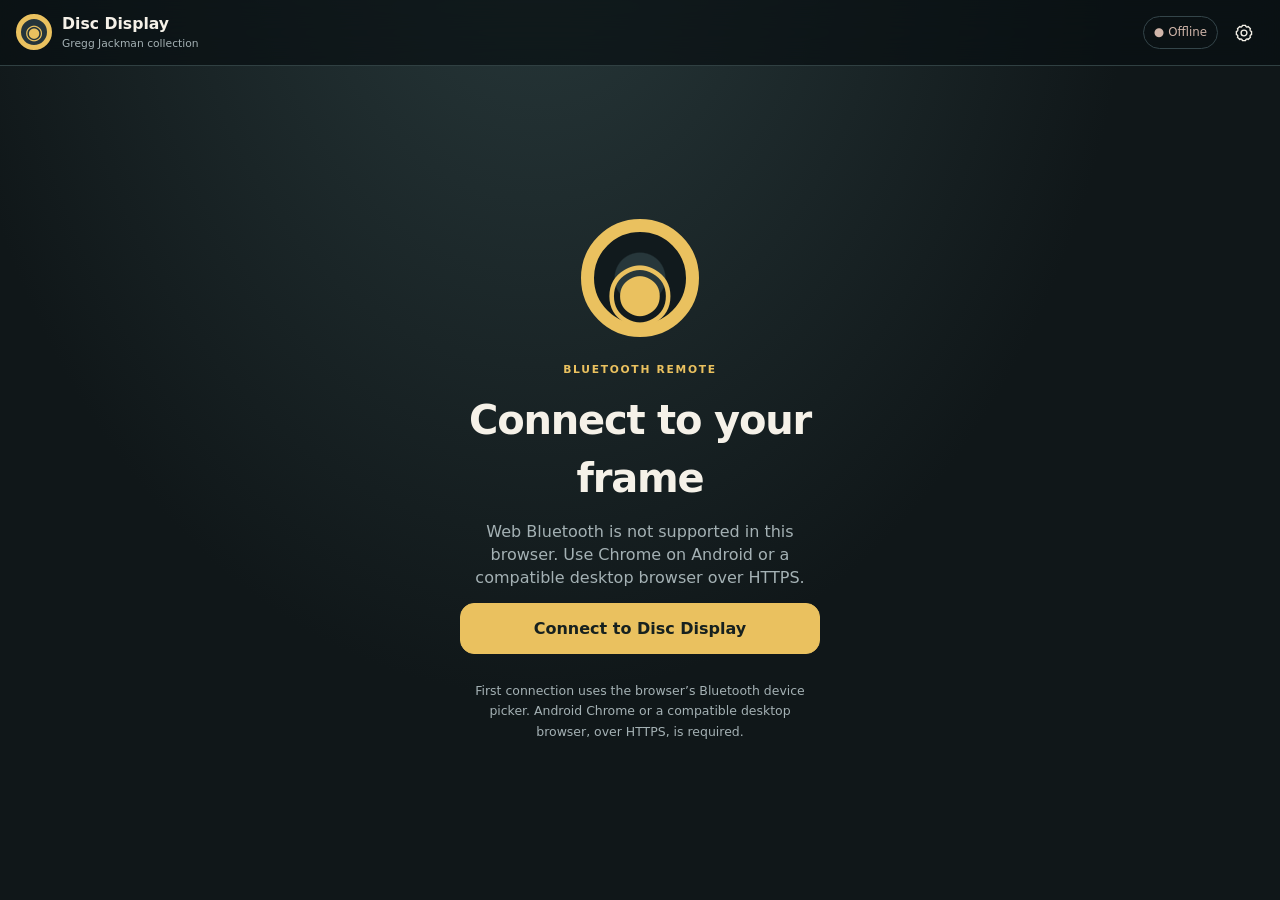
==== commit 75b8262c: "Release v1.6: inline certified sales, per-disc tracks, automatic tilt and artwork-aligned rings" ====
--- a/index.html
+++ b/index.html
@@ -7,7 +7,7 @@
 <link rel="manifest" href="./manifest.webmanifest">
 <link rel="icon" href="./icon.svg" type="image/svg+xml">
 <link rel="stylesheet" href="./styles.css">
-<title>Disc Display · v1.5</title>
+<title>Disc Display · v1.6</title>
 </head><body>
 <div id="app">
 <header class="topbar">
@@ -42,7 +42,7 @@
  <button id="portraitPlayerButton" class="button primary portrait-now-button" type="button" hidden><svg class="ui-icon" viewBox="0 0 24 24" aria-hidden="true"><path d="M9 5 19 12 9 19Z"/></svg> Now Playing</button>
  <section id="playerPage" class="player-page" aria-label="Audio now playing" hidden>
   <div class="player-heading">
-   <button id="playerBack" class="tertiary" type="button" aria-label="Close Now Playing and return to the frame" title="Close Now Playing"><svg class="close-svg" viewBox="0 0 24 24" aria-hidden="true"><path d="M6 6 18 18M18 6 6 18"/></svg></button>
+   <button id="playerBack" class="tertiary landscape-player-close" type="button" aria-label="Close Now Playing and return to the frame" title="Close Now Playing"><svg class="close-svg" viewBox="0 0 24 24" aria-hidden="true"><path d="M6 6 18 18M18 6 6 18"/></svg></button>
    <button id="playerGrabber" class="player-grabber" aria-label="Drag down to return to the collection" type="button"><span class="grabber-bar"></span><span class="player-overline">NOW PLAYING</span></button>
    <span class="heading-spacer" aria-hidden="true"></span>
   </div>
@@ -62,14 +62,14 @@
       <button type="button" id="nextTrack" class="transport-small" aria-label="Next track" title="Next track · hold-to-fast-forward needs firmware support"><svg class="ui-icon" viewBox="0 0 24 24" aria-hidden="true"><path d="M19 5v14M5 5l12 7-12 7Z"/></svg></button>
       <button id="playerLoop" class="loop-button transport-small" title="Carousel on / play once" aria-pressed="false" aria-label="Play once" type="button"><svg class="ui-icon" viewBox="0 0 24 24" aria-hidden="true"><path d="M17 2 21 6 17 10M3 11V9a3 3 0 0 1 3-3h15M7 22 3 18l4-4M21 13v2a3 3 0 0 1-3 3H3"/></svg><span class="once-mark">1</span></button>
     </div>
+    <section id="infoPanel" class="inline-info" aria-label="Album information">
+     <h2 class="info-title">Info</h2>
+     <div id="infoContent" class="info-content"><p class="muted">Sales information will appear here.</p></div>
+    </section>
    </div>
    <div class="player-side">
-    <section id="infoPanel" class="info-panel" aria-label="Album information">
-     <button id="infoToggle" class="panel-toggle" type="button" aria-expanded="true" aria-controls="infoContent"><span>Info</span><svg class="panel-chevron" viewBox="0 0 24 24" aria-hidden="true"><path d="m6 9 6 6 6-6"/></svg></button>
-     <div id="infoContent" class="info-content"><p class="muted">Sales information will appear here.</p></div>
-    </section>
     <section id="tracksPanel" class="tracks-panel" aria-label="Track listing">
-     <button id="tracksToggle" class="panel-toggle" type="button" aria-expanded="true" aria-controls="trackList"><span>Tracks</span><span id="trackCount" class="muted">—</span><svg class="panel-chevron" viewBox="0 0 24 24" aria-hidden="true"><path d="m6 9 6 6 6-6"/></svg></button>
+     <div class="tracks-heading"><h2>Tracks</h2><span id="trackCount" class="muted">—</span></div>
      <div id="trackList" class="track-list"><p class="muted">Connect to load track information.</p></div>
     </section>
    </div>
@@ -83,7 +83,6 @@
  <div class="settings-group"><label class="setting-label">Operating mode</label><div class="segmented"><button type="button" data-mode="1">E-ink</button><button type="button" data-mode="2">LED</button><button type="button" data-mode="3">Audio</button></div></div>
  <div class="settings-group"><div class="setting-row"><div><strong>Carousel</strong><small>Automatically advance through albums</small></div><button type="button" id="settingsCarousel" class="loop-button" aria-pressed="false" aria-label="Play once" title="Carousel on / play once"><svg class="ui-icon" viewBox="0 0 24 24" aria-hidden="true"><path d="M17 2 21 6 17 10M3 11V9a3 3 0 0 1 3-3h15M7 22 3 18l4-4M21 13v2a3 3 0 0 1-3 3H3"/></svg><span class="once-mark">1</span></button></div><div class="setting-row interval-row"><span>Carousel interval</span><div><button type="button" id="slower" class="tertiary" title="Slower carousel">− Slower</button><button type="button" id="faster" class="tertiary" title="Faster carousel">+ Faster</button></div></div><p class="hint">The ESP32 adjusts a set of predefined intervals. The precise interval is not currently reported over BLE.</p></div>
  <div class="settings-group"><label class="setting-label" for="settingsVolume">Speaker volume <span id="settingsVolumeValue">—</span></label><input id="settingsVolume" type="range" min="0" max="127" value="32"></div>
- <div class="settings-group"><div class="setting-row"><div><strong>CD reflections</strong><small>Two subtle prism arcs shift as you scroll or tilt your phone</small></div><button id="tiltShimmer" class="tertiary" type="button" aria-pressed="false">Enable tilt</button></div><p id="motionReading" class="hint motion-reading" aria-live="polite">Motion sensing is off · Scroll to change the reflections.</p></div>
  <div class="settings-group"><div class="setting-row"><div><strong>Low-power mode</strong><small>Currently controlled on the frame</small></div><span id="quietState" class="pill">—</span></div><p class="hint">In BLE-quiet mode the remote cannot wake the display. This app intentionally does not offer a remote sleep command until a reliable wake mechanism is in place.</p></div>
  <div class="settings-group"><div class="setting-row"><div><strong>Remote connection</strong><small id="deviceName">Not connected</small></div><button id="settingsDisconnect" type="button" class="tertiary">Disconnect</button></div></div>
  <p class="hint">Production app · Diagnostics and bench-test commands are deliberately excluded.</p>
--- a/styles.css
+++ b/styles.css
@@ -622,3 +622,154 @@
 }
 
 .info-award{font-size:.78rem;color:#e4d8a6;padding-left:9px;border-left:2px solid var(--gold);line-height:1.5}
+
+/* v1.6 — unobtrusive metadata, per-disc track folds, precise album rings */
+.frame-disc-button .disc-ring,.portrait-disc-button .disc-ring{
+ position:absolute;display:block;pointer-events:none;
+ width:var(--disc-size);height:var(--disc-size);
+ background:var(--credit-ring,#17191b);border-radius:50%;
+ box-sizing:border-box;z-index:3;
+}
+.frame-disc-button .disc-main,.portrait-disc-button .disc-main{
+ width:calc(var(--disc-size) * .976)!important;
+ height:calc(var(--disc-size) * .976)!important;
+ z-index:4!important;border:0!important;border-radius:50%!important;
+ box-shadow:none!important;outline:0!important;
+}
+.frame-disc-button.selected .disc-main,.portrait-disc-button.selected .disc-main{
+ outline:0!important;filter:none!important;box-shadow:none!important;
+}
+.frame-disc-button.selected .disc-ring,.portrait-disc-button.selected .disc-ring{
+ outline:2px solid #9de6b8;outline-offset:1px;
+ filter:drop-shadow(0 0 3px #146743);
+}
+.frame-disc-button:focus-visible .disc-ring,.portrait-disc-button:focus-visible .disc-ring{
+ outline:3px solid #5b8eff;outline-offset:2px;
+}
+.portrait-hero .disc-image.large{
+ border:0!important;box-shadow:0 0 0 1px var(--credit-ring,#17191b),0 7px 19px #0006!important;
+ background-color:var(--credit-ring,#17191b);
+}
+.inline-info{width:100%;min-width:0;margin:12px 0 3px;padding:0 3px;background:none!important;border:0!important;box-shadow:none!important}
+.inline-info .info-title{
+ font-size:.82rem;font-weight:750;letter-spacing:.045em;color:var(--muted);
+ margin:0 0 6px;
+}
+.inline-info .info-content{
+ display:flex;flex-wrap:wrap;flex-direction:column;gap:8px;
+ margin:0!important;padding:0!important;background:none!important;border:0!important;
+}
+.inline-info .info-certifications{display:flex;flex-wrap:wrap;gap:6px}
+.inline-info .info-chip{background:#263f3d96;border-color:#526d68;font-size:.76rem}
+.inline-info .info-sales{gap:7px 11px;align-items:baseline}
+.inline-info .info-sales strong{font-size:1.22rem}
+.inline-info .info-award{margin:0;font-size:.73rem}
+.player-side{min-width:0}
+.player-side .tracks-panel{border:1px solid var(--line);border-radius:14px;overflow-y:auto}
+.tracks-heading{
+ display:flex;align-items:center;gap:10px;padding:12px 14px;
+ background:#25383b9e;border-bottom:1px solid var(--line);
+}
+.tracks-heading h2{font-size:1rem;margin:0;font-weight:750}
+.tracks-heading .muted{margin-left:auto;font-size:.76rem}
+.track-disc-group{border-bottom:1px solid #394b4e}
+.track-disc-group:last-child{border-bottom:0}
+.track-disc-toggle{
+ display:flex;align-items:center;gap:10px;text-align:left;width:100%;
+ padding:11px 12px;min-height:48px;border:0;border-radius:0;
+ background:#24383b;color:var(--text);
+}
+.track-disc-toggle:hover{background:#2b4245}
+.track-disc-label{display:flex;flex-direction:column;gap:2px;flex:1;min-width:0}
+.track-disc-label strong{font-size:.82rem;line-height:1.2}
+.track-disc-label small{color:var(--muted);font-size:.69rem;line-height:1.25}
+.track-disc-count{font-size:.67rem;color:var(--muted);white-space:nowrap}
+.track-disc-chevron{font-size:1.3rem;color:var(--gold);line-height:1;transform:rotate(0deg);transition:transform .16s}
+.track-disc-toggle[aria-expanded="false"] .track-disc-chevron{transform:rotate(-90deg)}
+.track-disc-list{display:flex;flex-direction:column;padding:3px 8px 8px}
+.track-disc-list[hidden]{display:none!important}
+.track-disc-list .track-row{padding-left:10px}
+.search-album-group{display:flex;align-items:flex-start;gap:11px;padding:9px 3px 13px;border-bottom:1px solid #34484b}
+.search-album-thumb{
+ padding:0;flex:0 0 53px;width:53px;height:53px;
+ border:0;border-radius:50%;background:transparent;
+ display:grid;place-items:center;
+}
+.search-album-thumb .disc-image{
+ width:51px;height:51px;aspect-ratio:1;
+ border-radius:50%;box-shadow:0 0 0 1px var(--credit-ring,#12191c)!important;
+ background-color:var(--credit-ring,#12191c);
+}
+.search-album-thumb .disc-image.special-cover{border-radius:8px}
+.search-album-matches{flex:1 1 auto;min-width:0}
+.search-album-matches .result-album{margin:0 0 3px;font-size:.83rem}
+.search-album-matches .search-track{width:100%;padding:7px 4px}
+.search-album-matches .search-track span:first-child{min-width:35px}
+@media(orientation:portrait){
+ .player-page:not([hidden]) .player-content{
+  max-width:none!important;width:100%!important;margin:0!important;
+ }
+ .player-page:not([hidden]) .player-hero{
+  max-width:580px!important;width:100%;margin:0 auto!important;
+ }
+ .player-page:not([hidden]) .player-side{
+  width:calc(100% + 32px)!important;max-width:none!important;
+  margin:16px 0 0 -16px!important;padding:0!important;gap:0;
+ }
+ .player-page:not([hidden]) .player-side .tracks-panel{
+  width:100%!important;max-width:none!important;
+  border-left:0!important;border-right:0!important;
+  border-top:1px solid var(--line)!important;
+  border-bottom:1px solid var(--line)!important;
+  border-radius:0!important;background:#172729b6!important;
+  overflow:visible!important;
+ }
+ .player-page:not([hidden]) .tracks-heading{padding:14px 17px}
+ .player-page:not([hidden]) .track-list{padding:4px 12px 20px}
+ .player-page:not([hidden]) .inline-info{
+  padding:0 1px 0!important;margin:14px 0 0!important;
+ }
+ .player-page:not([hidden]) #playerBack{display:none!important}
+ .player-page:not([hidden]) .heading-spacer{display:none!important}
+}
+@media(orientation:landscape){
+ body.connected.player-active .player-hero{
+  justify-content:space-evenly!important;
+  gap:0!important;
+ }
+ body.connected.player-active .album-control-row{
+  width:min(100%,calc(34dvh + 74px))!important;
+  max-width:min(100%,340px)!important;
+ }
+ body.connected.player-active .art-zone{
+  max-width:min(33dvh,250px)!important;
+ }
+ body.connected.player-active .vertical-volume,
+ body.connected.player-active .stereo-meters{
+  max-height:min(33dvh,250px)!important;
+ }
+ body.connected.player-active .inline-info{
+  flex:0 0 auto;width:100%;padding:0 3px!important;margin:3px auto 0!important;
+ }
+ body.connected.player-active .inline-info .info-title{font-size:.68rem;margin:0 0 3px}
+ body.connected.player-active .inline-info .info-content{gap:5px!important}
+ body.connected.player-active .inline-info .info-certifications{gap:4px}
+ body.connected.player-active .inline-info .info-chip{font-size:.67rem;padding:2px 7px;min-height:23px}
+ body.connected.player-active .inline-info .info-sales strong{font-size:.96rem}
+ body.connected.player-active .inline-info .info-sales span{font-size:.66rem}
+ body.connected.player-active .player-side .tracks-panel{
+  flex:1 1 auto!important;height:100%!important;max-height:none!important;
+  overflow-y:auto!important;
+ }
+ body.connected.player-active .tracks-heading{position:sticky;top:0;z-index:2;padding:8px 11px}
+ body.connected.player-active .player-side .track-list{padding:5px 7px 12px}
+}
+@media(orientation:landscape) and (max-height:370px){
+ body.connected.player-active .album-control-row{width:min(100%,calc(27dvh + 74px))!important}
+ body.connected.player-active .art-zone{max-width:26dvh!important}
+ body.connected.player-active .vertical-volume,
+ body.connected.player-active .stereo-meters{max-height:26dvh!important}
+ body.connected.player-active .playing-details h1{font-size:.84rem!important}
+ body.connected.player-active .inline-info .info-title{margin-bottom:1px}
+}
+@media(prefers-reduced-motion:reduce){.track-disc-chevron{transition:none}}
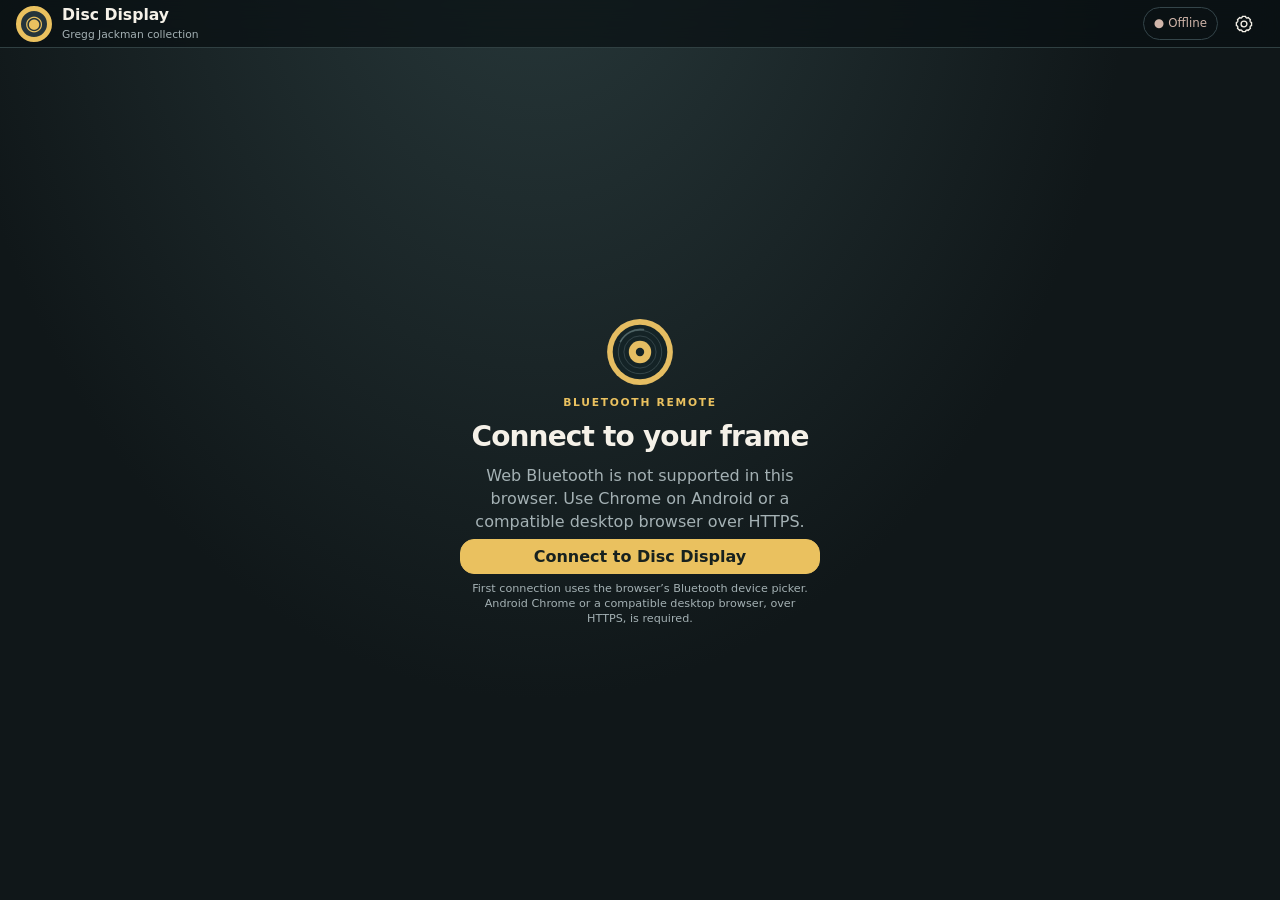
==== commit b1cf9315: "Release v1.7: anchored frame footer, right-column info, merged-track cleanup, layout and disc artwor" ====
--- a/index.html
+++ b/index.html
@@ -7,7 +7,7 @@
 <link rel="manifest" href="./manifest.webmanifest">
 <link rel="icon" href="./icon.svg" type="image/svg+xml">
 <link rel="stylesheet" href="./styles.css">
-<title>Disc Display · v1.6</title>
+<title>Disc Display · v1.7</title>
 </head><body>
 <div id="app">
 <header class="topbar">
@@ -15,7 +15,7 @@
  <div class="top-actions"><button id="linkButton" class="link-chip" type="button" title="Connection">● <span id="linkLabel">Offline</span></button><button class="icon-button" id="settingsButton" type="button" aria-label="Settings" title="Settings"><svg viewBox="0 0 24 24" aria-hidden="true"><path d="M12 15.5a3.5 3.5 0 1 0 0-7 3.5 3.5 0 0 0 0 7ZM19.4 15a1.8 1.8 0 0 0 .36 2l-2.8 2.8a1.8 1.8 0 0 0-2-.35 1.8 1.8 0 0 0-1 1.65h-4a1.8 1.8 0 0 0-1-1.65 1.8 1.8 0 0 0-2 .35l-2.8-2.8a1.8 1.8 0 0 0 .35-2 1.8 1.8 0 0 0-1.65-1v-4a1.8 1.8 0 0 0 1.65-1 1.8 1.8 0 0 0-.35-2l2.8-2.8a1.8 1.8 0 0 0 2 .35 1.8 1.8 0 0 0 1-1.65h4a1.8 1.8 0 0 0 1 1.65 1.8 1.8 0 0 0 2-.35l2.8 2.8a1.8 1.8 0 0 0-.36 2 1.8 1.8 0 0 0 1.66 1v4a1.8 1.8 0 0 0-1.66 1Z"/></svg></button></div>
 </header>
 <section id="connectGate" class="connect-gate" aria-labelledby="connectHeading">
- <div class="gate-icon" aria-hidden="true">◉</div><div class="eyebrow">Bluetooth remote</div><h1 id="connectHeading">Connect to your frame</h1>
+ <div class="gate-icon" aria-hidden="true"><svg class="gate-disc" viewBox="0 0 100 100" focusable="false"><circle cx="50" cy="50" r="47" fill="#e5bd62"/><circle cx="50" cy="50" r="39" fill="#142326"/><circle cx="50" cy="50" r="31" stroke="#44565a" stroke-width="1" fill="none"/><circle cx="50" cy="50" r="23" stroke="#415258" stroke-width="1" fill="none"/><circle cx="50" cy="50" r="16" fill="#e5bd62"/><circle cx="50" cy="50" r="6" fill="#142326"/><path d="M22 35A32 32 0 0 1 55 18" stroke="#8aa5a6" opacity=".48" stroke-width="2.2" fill="none" stroke-linecap="round"/></svg></div><div class="eyebrow">Bluetooth remote</div><h1 id="connectHeading">Connect to your frame</h1>
  <p id="gateMessage">Your collection is ready. Connect to control the physical display.</p>
  <button id="connectButton" class="button primary" type="button">Connect to Disc Display</button>
  <button id="retryButton" class="button text-button" type="button" hidden>Reconnect previously authorised frame</button>
@@ -62,12 +62,12 @@
       <button type="button" id="nextTrack" class="transport-small" aria-label="Next track" title="Next track · hold-to-fast-forward needs firmware support"><svg class="ui-icon" viewBox="0 0 24 24" aria-hidden="true"><path d="M19 5v14M5 5l12 7-12 7Z"/></svg></button>
       <button id="playerLoop" class="loop-button transport-small" title="Carousel on / play once" aria-pressed="false" aria-label="Play once" type="button"><svg class="ui-icon" viewBox="0 0 24 24" aria-hidden="true"><path d="M17 2 21 6 17 10M3 11V9a3 3 0 0 1 3-3h15M7 22 3 18l4-4M21 13v2a3 3 0 0 1-3 3H3"/></svg><span class="once-mark">1</span></button>
     </div>
+   </div>
+   <div class="player-side">
     <section id="infoPanel" class="inline-info" aria-label="Album information">
      <h2 class="info-title">Info</h2>
      <div id="infoContent" class="info-content"><p class="muted">Sales information will appear here.</p></div>
     </section>
-   </div>
-   <div class="player-side">
     <section id="tracksPanel" class="tracks-panel" aria-label="Track listing">
      <div class="tracks-heading"><h2>Tracks</h2><span id="trackCount" class="muted">—</span></div>
      <div id="trackList" class="track-list"><p class="muted">Connect to load track information.</p></div>
@@ -85,7 +85,6 @@
  <div class="settings-group"><label class="setting-label" for="settingsVolume">Speaker volume <span id="settingsVolumeValue">—</span></label><input id="settingsVolume" type="range" min="0" max="127" value="32"></div>
  <div class="settings-group"><div class="setting-row"><div><strong>Low-power mode</strong><small>Currently controlled on the frame</small></div><span id="quietState" class="pill">—</span></div><p class="hint">In BLE-quiet mode the remote cannot wake the display. This app intentionally does not offer a remote sleep command until a reliable wake mechanism is in place.</p></div>
  <div class="settings-group"><div class="setting-row"><div><strong>Remote connection</strong><small id="deviceName">Not connected</small></div><button id="settingsDisconnect" type="button" class="tertiary">Disconnect</button></div></div>
- <p class="hint">Production app · Diagnostics and bench-test commands are deliberately excluded.</p>
 </dialog>
 <dialog id="carouselHelpDialog" class="carousel-help-dialog" aria-labelledby="carouselHelpTitle">
  <div class="carousel-help-head"><h2 id="carouselHelpTitle">Carousel</h2><button type="button" id="carouselHelpClose" class="icon-button" aria-label="Close carousel explanation"><svg class="close-svg" viewBox="0 0 24 24" aria-hidden="true"><path d="M6 6 18 18M18 6 6 18"/></svg></button></div>
--- a/styles.css
+++ b/styles.css
@@ -773,3 +773,169 @@
  body.connected.player-active .inline-info .info-title{margin-bottom:1px}
 }
 @media(prefers-reduced-motion:reduce){.track-disc-chevron{transition:none}}
+
+/* v1.7 — single sourced disc rim, anchored footer and landscape viewport */
+:root{--app-viewport:100dvh}
+/* The circular sprite already contains the complete printed award rim.
+   A secondary CSS ring introduced a mismatched double border; use the
+   exact PowerPoint artwork at its native relative size instead. */
+.frame-disc-button .disc-ring,
+.portrait-disc-button .disc-ring{display:none!important}
+.frame-disc-button .disc-main,
+.portrait-disc-button .disc-main{
+ width:var(--disc-size)!important;
+ height:var(--disc-size)!important;
+ border:0!important;
+ box-shadow:none!important;
+ background-color:transparent!important;
+ padding:0!important;
+ border-radius:50%!important;
+ clip-path:none!important; /* source sprite has an antialiased circular alpha mask */
+ z-index:4!important;
+}
+.frame-disc-button.selected .disc-main,
+.portrait-disc-button.selected .disc-main{
+ outline:none!important;
+ box-shadow:0 0 0 2px #9ce2be,0 0 10px 1px #8be5b188!important;
+ filter:drop-shadow(0 0 2px #56c698)!important;
+}
+.frame-disc-button:focus-visible .disc-main,
+.portrait-disc-button:focus-visible .disc-main{
+ outline:2px solid #598cfa!important;outline-offset:2px!important;
+}
+.portrait-hero .disc-image.large{
+ box-shadow:0 7px 18px #0006!important;
+ background-color:transparent!important;
+ border:0!important;
+}
+/* Explicit grid placement prevents hidden Now Playing controls shifting
+   the plaque to the left in LED/E-ink modes. */
+.frame-footer{
+ display:grid!important;
+ grid-template-columns:minmax(0,1fr) max-content minmax(0,1fr)!important;
+ grid-template-rows:1fr;
+ align-items:center;gap:clamp(4px,.9vw,14px);
+ padding-left:clamp(7px,1.2vw,18px);
+ padding-right:clamp(7px,1.2vw,18px);
+ width:100%;box-sizing:border-box;
+}
+.frame-footer #toPlayer{grid-column:1;grid-row:1;justify-self:start}
+.frame-footer .frame-plaque{
+ grid-column:2;grid-row:1;justify-self:center;
+ max-width:min(100%,70vw);
+}
+.frame-footer #frameSettingsButton{
+ grid-column:3;grid-row:1;justify-self:end;
+}
+/* Centre a vector icon rather than relying on the uneven ◉ text glyph. */
+.gate-icon{
+ width:112px;height:112px;
+ margin:0 0 10px;
+ display:grid;place-items:center;
+ border:0!important;background:none!important;
+ line-height:0;overflow:visible;
+ flex:0 0 auto;box-sizing:border-box;
+}
+.gate-icon .gate-disc{
+ display:block;width:100%;height:100%;
+ max-width:100%;max-height:100%;
+ margin:auto;overflow:visible;
+}
+/* Portrait drawer's grey drag bar occupies most of the drawer heading. */
+@media(orientation:portrait){
+ #playerPage:not([hidden]) .player-heading{width:100%!important;max-width:none!important}
+ #playerPage:not([hidden]) .player-grabber{
+  width:100%!important;max-width:none!important;
+  flex:1 1 100%!important;align-items:center!important;justify-content:flex-start!important;
+ }
+ #playerPage:not([hidden]) .grabber-bar{
+  display:block;flex:0 0 5px;
+  width:92%!important;max-width:720px!important;
+  height:5px!important;min-height:5px!important;
+  background:#abb8b7;border-radius:100px;
+  margin:0 auto!important;align-self:center!important;
+ }
+ #playerPage:not([hidden]) .player-overline{margin:0 auto;text-align:center}
+ #playerPage:not([hidden]) .player-side .inline-info{
+  flex:0 0 auto!important;
+  width:calc(100% - 32px)!important;
+  max-width:580px!important;
+  margin:11px auto 12px!important;
+  padding:0!important;
+ }
+ #playerPage:not([hidden]) .player-side .tracks-panel{
+  flex:1 1 auto!important;
+  width:100%!important;
+ }
+}
+/* The entire landscape experience stays inside the visible device viewport.
+   Individual column lists scroll, never the surrounding page. */
+@media(orientation:landscape){
+ html,body{max-width:100vw;overflow-x:hidden}
+ body.connected{
+  width:100vw!important;height:100dvh!important;max-height:100dvh!important;
+  min-height:0!important;overflow:hidden!important;
+ }
+ body.connected #app,
+ body.connected #mainContent{
+  width:100vw!important;height:100dvh!important;
+  max-height:100dvh!important;overflow:hidden!important;
+ }
+ body.connected #framePage,
+ body.connected #frameStage{
+  max-height:100dvh!important;height:100dvh!important;
+  overflow:hidden!important;
+ }
+ body.connected.player-active #playerPage{
+  position:fixed!important;inset:0!important;
+  width:100vw!important;height:100dvh!important;max-height:100dvh!important;
+  overflow:hidden!important;
+ }
+ body.connected.player-active .player-content{
+  display:grid!important;
+  grid-template-columns:minmax(0,1fr) minmax(0,1.07fr)!important;
+  width:100%!important;height:100%!important;max-height:100%!important;
+  padding:5px 5px 6px!important;margin:0!important;min-height:0!important;
+  gap:10px!important;overflow:hidden!important;align-items:stretch!important;
+ }
+ body.connected.player-active .player-hero{
+  min-width:0!important;min-height:0!important;max-height:100%!important;
+  height:100%!important;overflow-y:auto!important;overflow-x:hidden!important;
+  scrollbar-width:thin;overscroll-behavior:contain;
+ }
+ body.connected.player-active .player-side{
+  display:flex!important;flex-direction:column!important;
+  gap:9px!important;min-width:0!important;min-height:0!important;
+  height:100%!important;max-height:100%!important;
+  margin:0!important;padding:0!important;overflow:hidden!important;
+ }
+ body.connected.player-active .player-side .inline-info{
+  display:block!important;flex:0 0 auto!important;
+  width:100%!important;max-width:100%!important;
+  margin:0!important;padding:3px 8px 1px!important;
+  overflow:visible!important;
+ }
+ body.connected.player-active .player-side .inline-info .info-title{font-size:.75rem;margin:0 0 4px}
+ body.connected.player-active .player-side .inline-info .info-content{max-height:35dvh;overflow-y:auto!important}
+ body.connected.player-active .player-side .tracks-panel{
+  display:block!important;flex:1 1 0!important;
+  min-height:0!important;height:0!important;max-height:none!important;
+  width:100%!important;overflow-y:auto!important;overflow-x:hidden!important;
+  overscroll-behavior:contain;
+ }
+ body.connected.player-active .player-side .tracks-heading{position:sticky;top:0;z-index:3}
+ body.connected.player-active #playerPage>.player-heading{pointer-events:none}
+ body.connected.player-active #playerBack{pointer-events:auto}
+ /* Short landscape connection screens must scroll internally if needed. */
+ .topbar{min-height:48px;max-height:48px;height:48px}
+ .connect-gate{
+  min-height:calc(100dvh - 48px);
+  max-height:none;height:auto;
+  gap:6px!important;padding:8px 16px 12px!important;
+  overflow-y:auto;
+ }
+ .connect-gate .gate-icon{width:70px;height:70px;margin:0 0 2px}
+ .connect-gate h1{font-size:clamp(1.2rem,3.4vmin,1.75rem)}
+ .connect-gate .button{min-height:35px;padding:5px 12px}
+ .connect-gate .small-note{margin-top:1px!important;font-size:.7rem;line-height:1.35}
+}
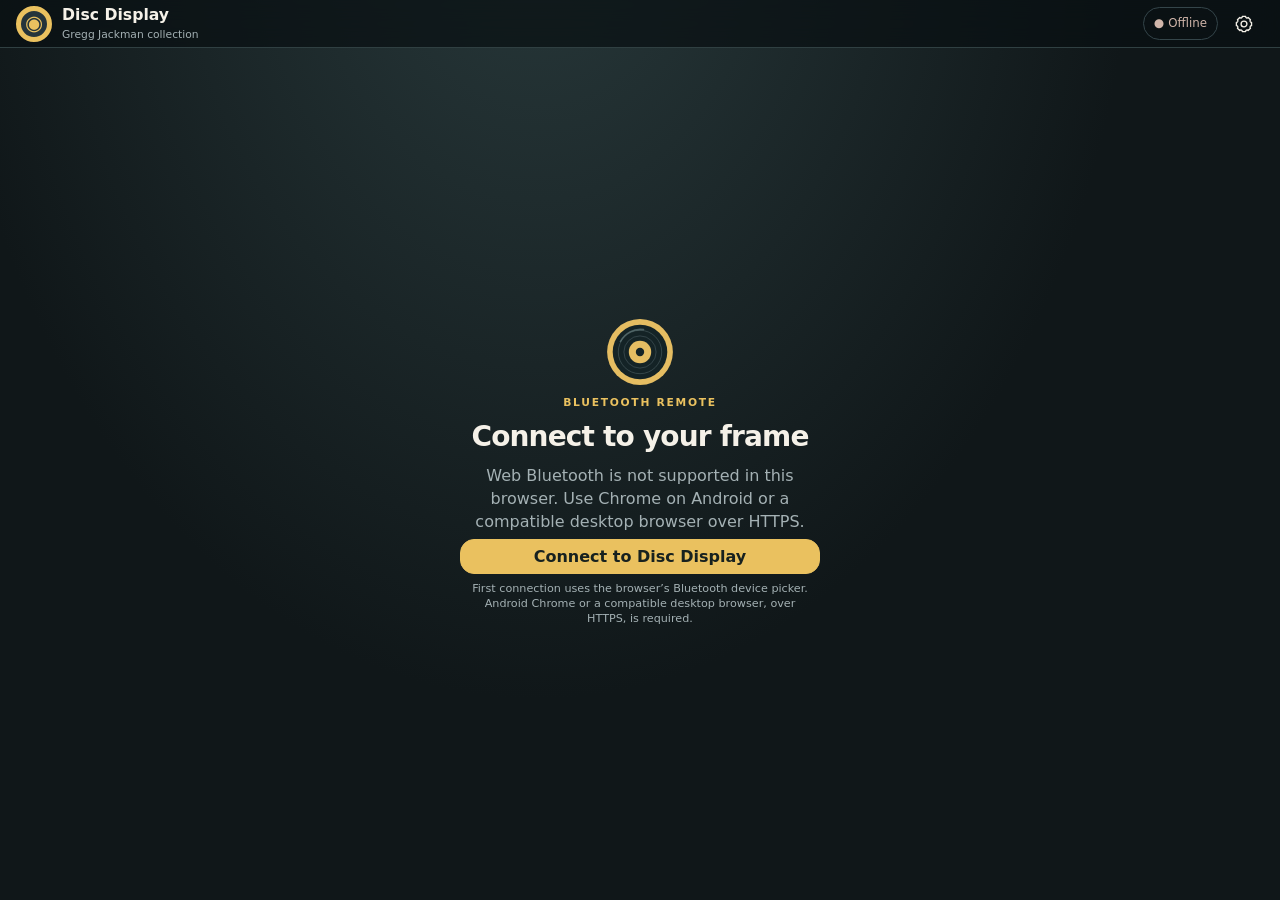
==== commit 7d87f53b: "Release v1.8: rebuild PowerPoint disc art rims, portrait fullscreen album details and certification " ====
--- a/index.html
+++ b/index.html
@@ -7,7 +7,7 @@
 <link rel="manifest" href="./manifest.webmanifest">
 <link rel="icon" href="./icon.svg" type="image/svg+xml">
 <link rel="stylesheet" href="./styles.css">
-<title>Disc Display · v1.7</title>
+<title>Disc Display · v1.8</title>
 </head><body>
 <div id="app">
 <header class="topbar">
@@ -35,7 +35,7 @@
  </section>
  <section id="portraitPage" class="portrait-page" aria-label="Selected disc and collection">
    <div class="selected-caption"><span>SELECTED ALBUM</span></div>
-   <div class="portrait-hero"><div id="portraitDisc" class="disc-image large"><span>◉</span></div><h1 id="portraitAlbum">Your collection</h1><p id="portraitArtist">Choose a disc below</p><p id="portraitMeta" class="portrait-meta">Tap any disc to activate it on the frame.</p></div>
+   <div class="portrait-hero"><button id="portraitArtOpen" class="portrait-art-button" type="button" aria-label="View selected square album artwork and information"><div id="portraitDisc" class="disc-image large"><span>◉</span></div></button><h1 id="portraitAlbum">Your collection</h1><p id="portraitArtist">Choose a disc below</p><p id="portraitMeta" class="portrait-meta">Tap any disc to activate it on the frame.</p></div>
    <div class="section-heading"><h2>Browse Music</h2><button type="button" id="portraitSearch" class="tertiary" aria-label="Search discs and tracks"><svg class="ui-icon" viewBox="0 0 24 24" aria-hidden="true"><circle cx="10.8" cy="10.8" r="6.8"/><path d="m16 16 5 5"/></svg></button></div>
    <div id="portraitGrid" class="portrait-grid" aria-label="Five columns corresponding to the five rows of the physical frame"></div>
  </section>
@@ -91,7 +91,7 @@
  <p id="carouselHelpStatus" class="carousel-help-status"></p>
  <p id="carouselHelpText"></p>
 </dialog>
-<dialog id="artDialog" class="art-dialog"><div class="art-dialog-head"><strong id="artDialogTitle">Album artwork</strong><button class="icon-button close-dialog" data-close="artDialog" aria-label="Close full-screen artwork"><svg class="close-svg" viewBox="0 0 24 24" aria-hidden="true"><path d="M6 6 18 18M18 6 6 18"/></svg></button></div><div id="fullscreenCover" class="fullscreen-cover" role="img" aria-label="Full album artwork"></div></dialog>
+<dialog id="artDialog" class="art-dialog"><div class="art-dialog-head"><strong id="artDialogTitle">Album artwork</strong><button class="icon-button close-dialog" data-close="artDialog" aria-label="Close full-screen artwork"><svg class="close-svg" viewBox="0 0 24 24" aria-hidden="true"><path d="M6 6 18 18M18 6 6 18"/></svg></button></div><div id="fullscreenCover" class="fullscreen-cover" role="img" aria-label="Full album artwork"></div><section class="art-dialog-details" aria-label="Album details"><h2 id="artDialogAlbum"></h2><p id="artDialogArtist"></p><div id="artDialogInfo" class="art-dialog-info"></div></section></dialog>
 </div>
 <script src="./app.js" defer></script>
 </body></html>
--- a/styles.css
+++ b/styles.css
@@ -939,3 +939,73 @@
  .connect-gate .button{min-height:35px;padding:5px 12px}
  .connect-gate .small-note{margin-top:1px!important;font-size:.7rem;line-height:1.35}
 }
+
+/* v1.8 — source-accurate external rims, portrait header and artwork details */
+@media(orientation:portrait){
+ #modeStatus{display:none!important}
+}
+.portrait-art-button{
+ display:flex;justify-content:center;align-items:center;
+ padding:0;margin:0 auto;background:transparent;border:0;border-radius:50%;
+ cursor:zoom-in;min-width:0;max-width:100%;
+ -webkit-tap-highlight-color:transparent;
+}
+.portrait-art-button .disc-image.large{
+ display:block;margin:0!important;
+ background-color:transparent!important;
+ border:0!important;
+ box-shadow:0 7px 18px #0006!important;
+}
+.portrait-art-button:focus-visible{
+ outline:3px solid var(--gold);outline-offset:4px
+}
+.portrait-art-button:disabled{opacity:1;cursor:default}
+dialog.art-dialog{
+ position:fixed;inset:0;
+ width:100vw;max-width:100vw;height:100dvh;max-height:100dvh;
+ padding:0 14px calc(26px + env(safe-area-inset-bottom));
+ margin:0;border:0;
+ display:flex;flex-direction:column;align-items:center;justify-content:flex-start;
+ overflow-x:hidden;overflow-y:auto;overscroll-behavior:contain;
+ background:#080e0f;color:var(--text);
+}
+dialog.art-dialog:not([open]){display:none}
+.art-dialog .art-dialog-head{
+ width:100%;max-width:820px;
+ position:sticky;top:0;z-index:4;flex:0 0 50px;min-height:50px;
+ display:flex;align-items:center;justify-content:space-between;gap:16px;
+ padding:5px 0;
+ background:#080e0ff2;backdrop-filter:blur(12px);
+}
+.art-dialog .art-dialog-head strong{
+ font-size:.83rem;overflow:hidden;text-overflow:ellipsis;white-space:nowrap;
+ font-weight:600;color:#d6e2dc;
+}
+.art-dialog .fullscreen-cover{
+ flex:0 0 auto;
+ display:block;
+ width:min(94vw,63dvh,660px)!important;
+ max-width:100%;height:auto!important;aspect-ratio:1;
+ margin:12px auto 16px!important;
+ background-size:800% 800%;
+ background-repeat:no-repeat;border-radius:8px;
+ box-shadow:0 12px 35px #000b;
+}
+.art-dialog-details{
+ width:min(100%,660px);align-self:center;
+ display:flex;flex-direction:column;gap:6px;
+ padding:0 4px 22px;
+}
+.art-dialog-details h2{font-size:1.24rem;font-weight:720;line-height:1.3;margin:0}
+.art-dialog-details>p{color:var(--muted);font-size:.89rem;line-height:1.4;margin:0 0 8px}
+.art-dialog-info{display:flex;flex-direction:column;gap:13px;padding:0 0 6px}
+.art-dialog-info .info-certifications{display:flex;gap:7px;flex-wrap:wrap}
+.art-dialog-info .info-chip{font-size:.8rem}
+.art-dialog-info .info-sales{margin-top:1px}
+.art-dialog-info .info-sales strong{font-size:1.4rem}
+.art-dialog-info .info-award{margin:0}
+.art-dialog-info>.muted{margin:2px 0;font-size:.83rem}
+@media(orientation:landscape){
+ .art-dialog .fullscreen-cover{width:min(56vh,48vw,470px)!important;margin:8px auto 12px!important}
+ .art-dialog-details{padding-bottom:24px}
+}
